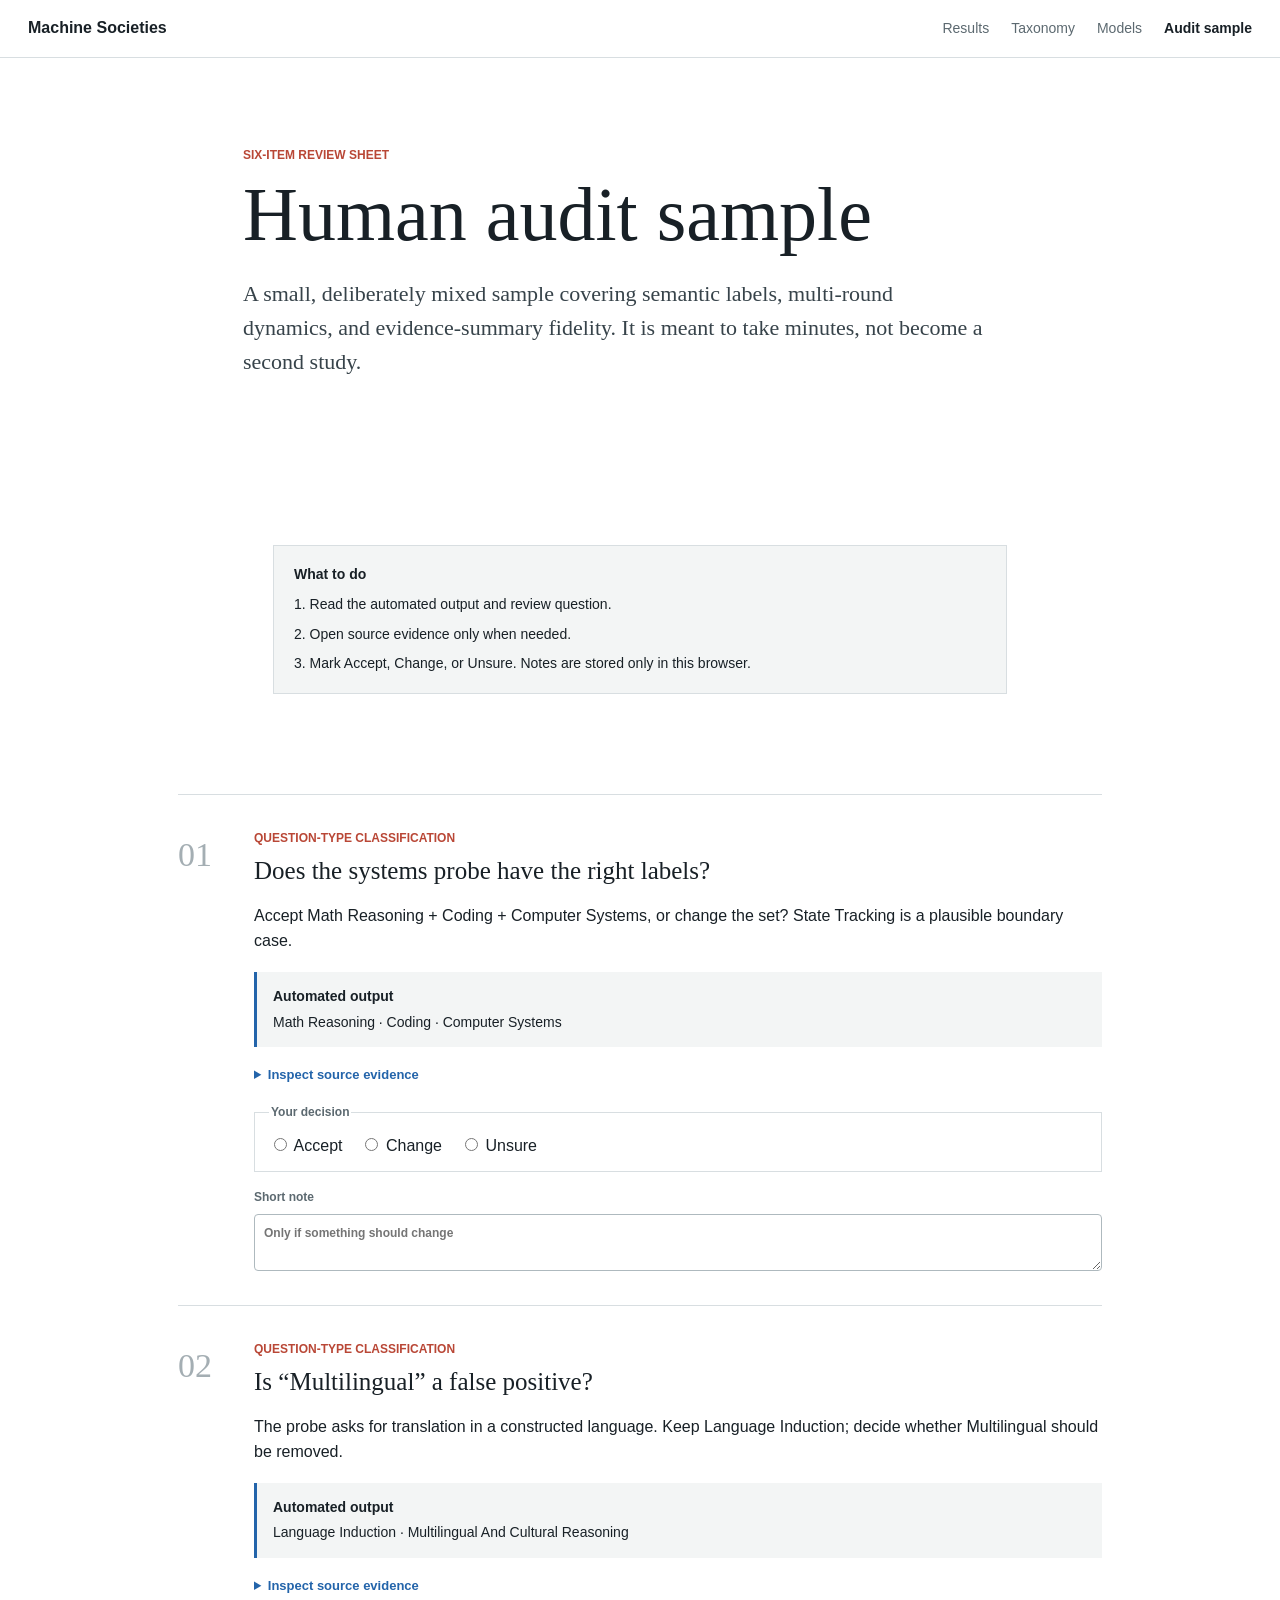
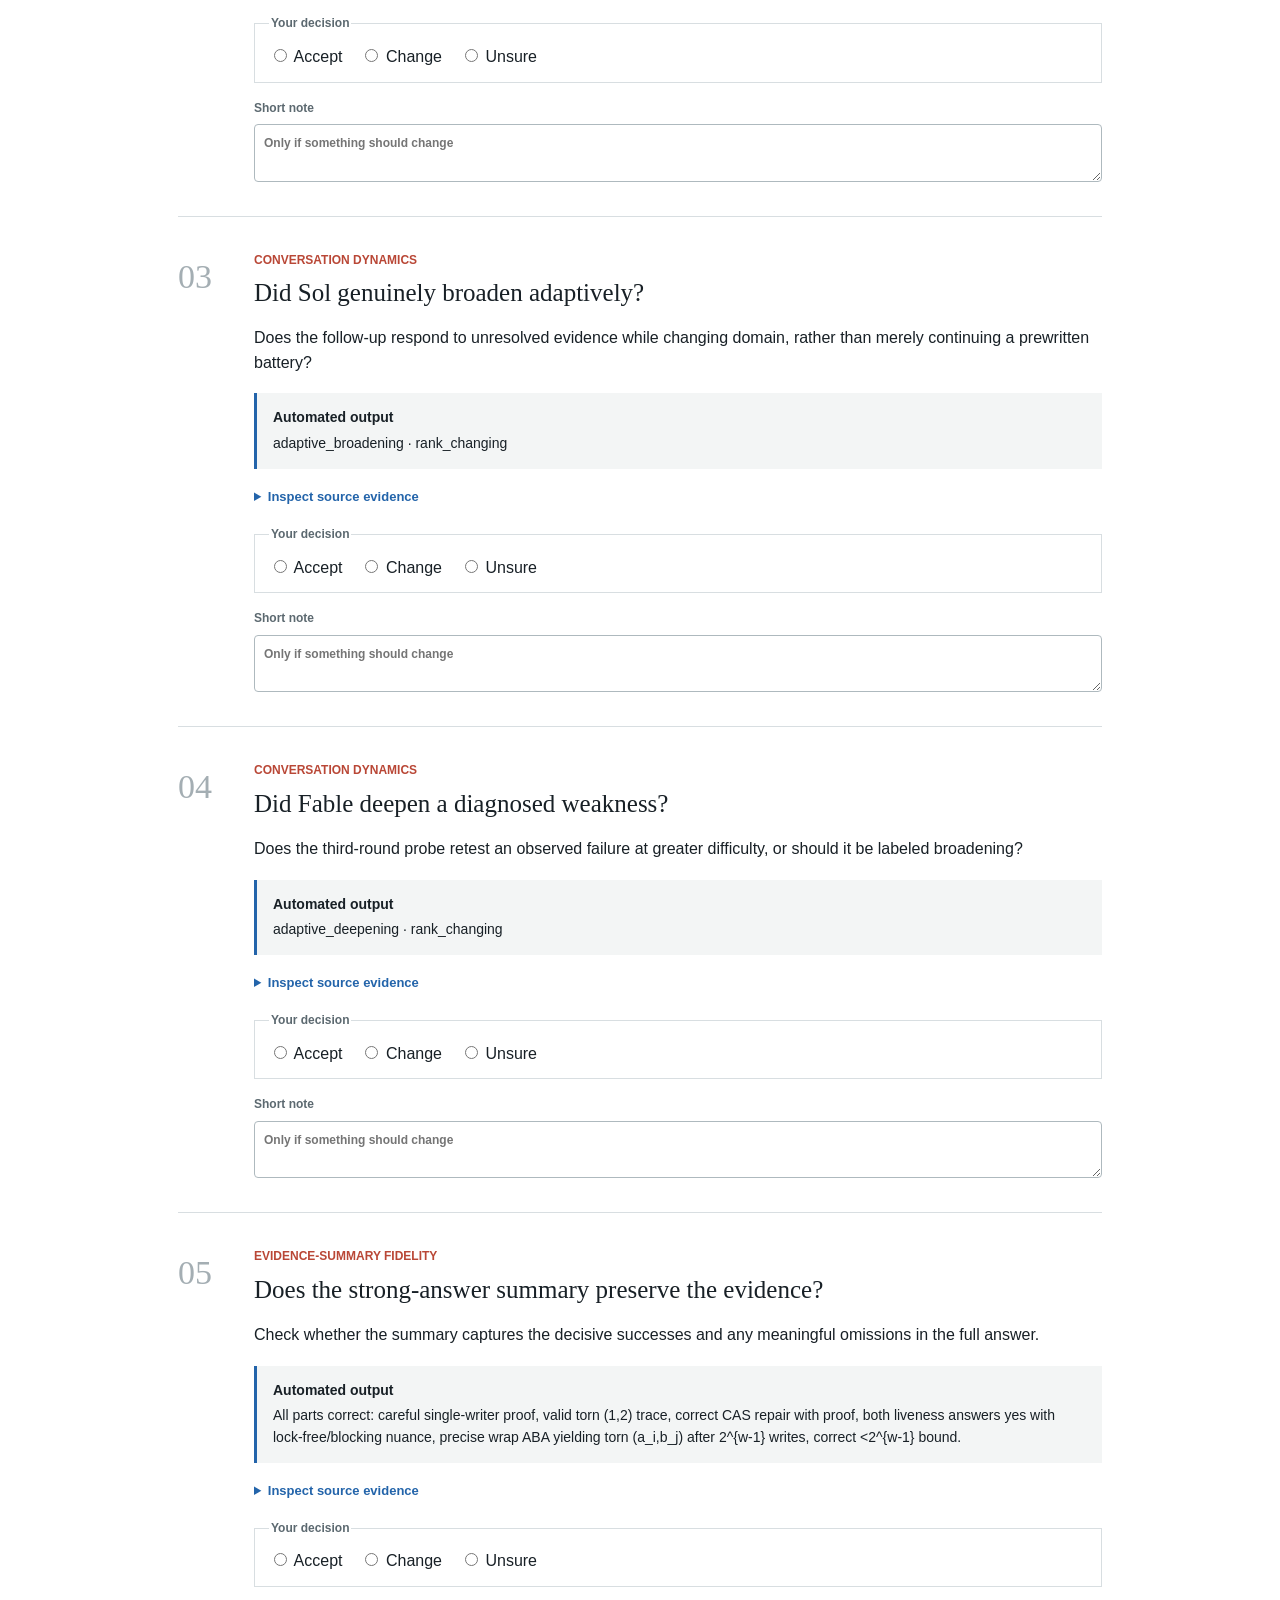
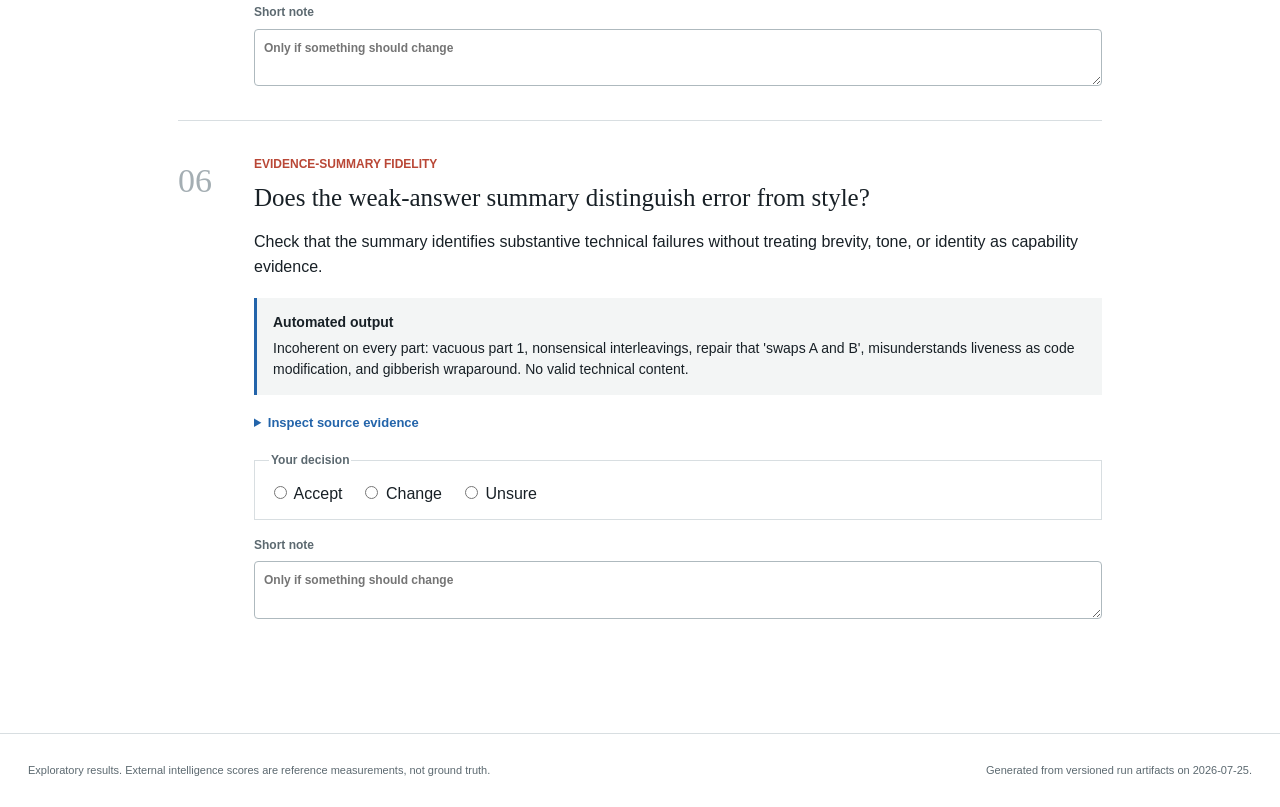
==== docs/site/audit.html @ 4dce8cb2 "Add reader-facing catalog results site" ====
<!doctype html>
<html lang="en">
<head>
  <meta charset="utf-8">
  <meta name="viewport" content="width=device-width, initial-scale=1">
  <meta name="description" content="A compact six-item audit of labels, conversation dynamics, and evidence summaries.">
  <title>Human audit sample</title>
  <link rel="stylesheet" href="site.css">
</head>
<body>
  <header class="site-header">
    <a class="wordmark" href="index.html">Machine Societies</a>
    <nav aria-label="Primary"><a href="index.html">Results</a><a href="taxonomy.html">Taxonomy</a><a href="models.html">Models</a><a href="audit.html" aria-current="page">Audit sample</a></nav>
  </header>
  <main>
<section class="page-head">
  <p class="eyebrow">Six-item review sheet</p>
  <h1>Human audit sample</h1>
  <p class="dek">A small, deliberately mixed sample covering semantic labels,
  multi-round dynamics, and evidence-summary fidelity. It is meant to take
  minutes, not become a second study.</p>
</section>
<section class="prose">
  <div class="legend-box"><strong>What to do</strong>
    <span>1. Read the automated output and review question.</span>
    <span>2. Open source evidence only when needed.</span>
    <span>3. Mark Accept, Change, or Unsure. Notes are stored only in this browser.</span>
  </div>
</section>
<section class="audit-list"><article class="audit-card" data-audit-id="audit-1">
  <div class="audit-index">01</div>
  <div>
    <p class="section-kicker">Question-type classification</p>
    <h2>Does the systems probe have the right labels?</h2>
    <p>Accept Math Reasoning + Coding + Computer Systems, or change the set? State Tracking is a plausible boundary case.</p>
    <div class="audit-output"><strong>Automated output</strong>
      <p>Math Reasoning · Coding · Computer Systems</p></div>
    <details><summary>Inspect source evidence</summary>
      <pre>Assume sequentially consistent atomic operations and, initially, unbounded integer atomics `seq = A = B = 0`. The intended object is a linearizable atomic pair register. Proposed implementation: ```text Write(a,b): seq.fetch_add(1) A.store(a) B.store(b) seq.fetch_add(1) Read(): loop: s1 = seq.load() if s1 is odd: continue a = A.load() b = B.load() s2 = seq.load() if s1 == s2: return (a,b) ``` A valid execution must allow every completed operation to be placed in a sequential order consistent with real-time precedence, with each `Read` returning the pair from the latest preceding `Write` (or `(0,0)` initially). 1. With exactly one writer thread and any number of readers, determine whether the implementation is linearizable. Prove your answer and, if it is, give valid linearization points. 2. With two writer threads, each invoking `Write` once with arguments `(1,1)` and `(2,2)`, give a precise interleaving in which a `Read` returns a pair that no `Write` supplied. Include all operations needed to justify the accepted sequence-number checks. 3. Repair `Write` for arbitrarily many writers while leaving `Read` unchanged, using only the existing variables and `compare_exchange` on `seq`—no mutex or additional shared state. Give pseudocode and prove linearizability under the unbounded-counter assumption. 4. For your repaired protocol: - Can a reader be forced to retry forever even while writes keep completing? - If a writer pauses immediately after acquiring permission to update, can other operations be prevented from completing? Explain both answers. 5. Now suppose `seq` is a wrapping unsigned \(w\)-bit integer. Construct a wraparound execution that defeats the reader’s equality check, or prove none exists. State a sufficient operational assumption that restores correctness. **Answer limit: 600 words.**</pre>
      <p class="source-ref">Sol catalog run, turn 3</p>
    </details>
    <fieldset><legend>Your decision</legend><label><input type="radio" name="audit-1" value="accept"> Accept</label><label><input type="radio" name="audit-1" value="change"> Change</label><label><input type="radio" name="audit-1" value="unsure"> Unsure</label></fieldset>
    <label class="comment-label">Short note
      <textarea rows="2" placeholder="Only if something should change"></textarea>
    </label>
  </div>
</article><article class="audit-card" data-audit-id="audit-2">
  <div class="audit-index">02</div>
  <div>
    <p class="section-kicker">Question-type classification</p>
    <h2>Is “Multilingual” a false positive?</h2>
    <p>The probe asks for translation in a constructed language. Keep Language Induction; decide whether Multilingual should be removed.</p>
    <div class="audit-output"><strong>Automated output</strong>
      <p>Language Induction · Multilingual And Cultural Reasoning</p></div>
    <details><summary>Inspect source evidence</summary>
      <pre>**PROBE 2 — Novel language induction and knowing the limits of your data** Below are eight sentences in an invented language, with English translations. The language is internally consistent. Study them, then complete the tasks. 1. *kelo lami sefuo* — &quot;The child chases the dog.&quot; 2. *tikelo lami sefuo* — &quot;The child chased the dog.&quot; 3. *muta roha lamio* — &quot;The dog sees the bird.&quot; 4. *muta lalami rohao* — &quot;The bird sees the dogs.&quot; 5. *tipira tepi rohao nu* — &quot;The bird ate the fish; I saw it happen myself.&quot; 6. *pira tetepi lamio* — &quot;The dog eats the fishes.&quot; 7. *kelo sesefu lamio* — &quot;The dog chases the children.&quot; 8. *timuta roha sefuo nu* — &quot;The child saw the bird; I saw it happen myself.&quot; **Tasks:** **T1.** State the grammar you inferred in at most five short rules (word order; how agent, plural, past tense, and *nu* are expressed). **T2.** Translate into English, capturing every grammatical distinction present: *tikelo sesefu lalamio nu* **T3.** Translate into the language: &quot;The fish sees the birds.&quot; **T4.** Translate into the language: &quot;The children chased the fish — but I did not witness it; someone told me.&quot; If any part of this meaning cannot be reliably expressed from the evidence given, produce your best translation anyway and state precisely what is uncertain and why. **T5.** Name two specific grammatical questions about this language that these eight sentences cannot settle. For each, give one sentence explaining why the data underdetermines it. (Missing vocabulary does not count; identify structural/grammatical unknowns.) **Rules for your answer:** - Maximum **500 words**. - Briefly cite the evidence for any word or affix your answer depends on (e.g., &quot;*lami* = dog, from sentences 1 and 3&quot;). - Unjustified guesses earn no credit; a correct form with wrong or missing justification earns at most partial credit. - If two analyses fit the data equally well, say so explicitly rather than silently picking one.</pre>
      <p class="source-ref">Fable catalog run, turn 2</p>
    </details>
    <fieldset><legend>Your decision</legend><label><input type="radio" name="audit-2" value="accept"> Accept</label><label><input type="radio" name="audit-2" value="change"> Change</label><label><input type="radio" name="audit-2" value="unsure"> Unsure</label></fieldset>
    <label class="comment-label">Short note
      <textarea rows="2" placeholder="Only if something should change"></textarea>
    </label>
  </div>
</article><article class="audit-card" data-audit-id="audit-3">
  <div class="audit-index">03</div>
  <div>
    <p class="section-kicker">Conversation dynamics</p>
    <h2>Did Sol genuinely broaden adaptively?</h2>
    <p>Does the follow-up respond to unresolved evidence while changing domain, rather than merely continuing a prewritten battery?</p>
    <div class="audit-output"><strong>Automated output</strong>
      <p>adaptive_broadening · rank_changing</p></div>
    <details><summary>Inspect source evidence</summary>
      <pre>{ &quot;rationale&quot;: [ &quot;The first four are in a saturated near-perfect cluster with only minor, domain-specific slips.&quot;, &quot;Two have excellent evidence on three domains but no probe_1 response.&quot;, &quot;The remaining four failed mainly on hypothesis enumeration while succeeding elsewhere, so a new probe can test whether that weakness generalizes.&quot;, &quot;A common difficult probe would improve both top-tier resolution and anomaly diagnosis.&quot; ], &quot;plan&quot;: [ &quot;Change domain to a novel sequential planning or algorithm-design problem rather than repeat the four covered areas.&quot;, &quot;Increase difficulty and require a construction, an optimality or impossibility argument, and adversarial edge-case checks.&quot;, &quot;Use a concise response cap so candidates must prioritize decisive reasoning without rewarding verbosity.&quot;, &quot;Include a hidden-state enumeration step to replicate the apparent weakness of the anomalous mid-high candidates.&quot;, &quot;Avoid familiar checklist structure and make every claimed strategy directly simulable from the answer.&quot; ], &quot;covered_uncertain_pairs&quot;: [ [ &quot;P33&quot;, &quot;P48&quot; ], [ &quot;P25&quot;, &quot;P28&quot; ], [ &quot;P44&quot;, &quot;P16&quot; ], [ &quot;P24&quot;, &quot;P32&quot; ], [ &quot;P11&quot;, &quot;P36&quot; ] ] }</pre>
      <p class="source-ref">Sol catalog run, adaptive decision before turn 210</p>
    </details>
    <fieldset><legend>Your decision</legend><label><input type="radio" name="audit-3" value="accept"> Accept</label><label><input type="radio" name="audit-3" value="change"> Change</label><label><input type="radio" name="audit-3" value="unsure"> Unsure</label></fieldset>
    <label class="comment-label">Short note
      <textarea rows="2" placeholder="Only if something should change"></textarea>
    </label>
  </div>
</article><article class="audit-card" data-audit-id="audit-4">
  <div class="audit-index">04</div>
  <div>
    <p class="section-kicker">Conversation dynamics</p>
    <h2>Did Fable deepen a diagnosed weakness?</h2>
    <p>Does the third-round probe retest an observed failure at greater difficulty, or should it be labeled broadening?</p>
    <div class="audit-output"><strong>Automated output</strong>
      <p>adaptive_deepening · rank_changing</p></div>
    <details><summary>Inspect source evidence</summary>
      <pre>{ &quot;rationale&quot;: [ &quot;Top seven error-free candidates need a substantially harder probe; all existing probes saturated for them&quot;, &quot;P35 needs any delivered response to convert two evidence gaps into signal&quot;, &quot;P40&#x27;s pr2-style induction ability is still untested; include a light induction component&quot;, &quot;P09 needs one more precision-demanding task to see if quoting/garbling errors persist&quot; ], &quot;plan&quot;: [ &quot;Increase difficulty sharply: a multi-constraint construction-plus-impossibility-proof task where partial credit gradations can split the error-free top tier&quot;, &quot;Change domain to adversarial estimation/planning with an embedded subtly-wrong intermediate result requiring exact identification, replicating the trap signal at higher difficulty&quot;, &quot;Demand exact quotation and strict domain restrictions to retest the pr5 precision failures&quot;, &quot;Keep responses terse-mandatory; route the probe so the pr5 non-responder gets a delivery retry&quot; ], &quot;covered_uncertain_pairs&quot;: [ [ &quot;P48&quot;, &quot;P44&quot; ], [ &quot;P18&quot;, &quot;P28&quot; ] ] }</pre>
      <p class="source-ref">Fable catalog run, adaptive decision before turn 223</p>
    </details>
    <fieldset><legend>Your decision</legend><label><input type="radio" name="audit-4" value="accept"> Accept</label><label><input type="radio" name="audit-4" value="change"> Change</label><label><input type="radio" name="audit-4" value="unsure"> Unsure</label></fieldset>
    <label class="comment-label">Short note
      <textarea rows="2" placeholder="Only if something should change"></textarea>
    </label>
  </div>
</article><article class="audit-card" data-audit-id="audit-5">
  <div class="audit-index">05</div>
  <div>
    <p class="section-kicker">Evidence-summary fidelity</p>
    <h2>Does the strong-answer summary preserve the evidence?</h2>
    <p>Check whether the summary captures the decisive successes and any meaningful omissions in the full answer.</p>
    <div class="audit-output"><strong>Automated output</strong>
      <p>All parts correct: careful single-writer proof, valid torn (1,2) trace, correct CAS repair with proof, both liveness answers yes with lock-free/blocking nuance, precise wrap ABA yielding torn (a_i,b_j) after 2^{w-1} writes, correct &lt;2^{w-1} bound.</p></div>
    <details><summary>Inspect source evidence</summary>
      <pre>**1. Single writer: linearizable.** Since only one writer exists, `seq` follows 0,1,2,3,… with even ⇔ no write in progress. A read that returns requires `s1 == s2` with `s1` even. Under sequential consistency, `seq` is non-decreasing, so equality means `seq` never changed between the two loads; hence no writer store to `A` or `B` overlapped the reader&#x27;s `A`/`B` loads. The pair returned is therefore exactly the pair of the last write whose second `fetch_add` preceded the reader&#x27;s `s1` load (or `(0,0)`). **Linearization points:** `Write` at its second `fetch_add`; `Read` at its final (successful) `s1` load. Both points lie inside their operation&#x27;s interval, respect real-time order, and every read returns the latest preceding write&#x27;s pair. **2. Two writers — torn read.** - W1: `seq.fetch_add` → seq = 1 - W2: `seq.fetch_add` → seq = 2 (even again!) - R: `s1 = 2` (even, passes) - W1: `A.store(1)` - R: `a = 1` - W2: `A.store(2)`; `B.store(2)` - R: `b = 2` - R: `s2 = 2`, `s1 == s2` → **returns (1,2)** — a pair no write supplied. - (W1: `B.store(1)`; W1: `fetch_add` → 3; W2: `fetch_add` → 4.) Both checks pass because the two writers&#x27; first increments together restore an even value. **3. Repair with CAS (readers unchanged).** ```text Write(a,b): loop: s = seq.load() if s is odd: continue if seq.compare_exchange(s, s+1): break A.store(a) B.store(b) seq.fetch_add(1) // s+2 ``` **Proof.** A successful CAS transitions `seq` even→odd; no other writer&#x27;s CAS can succeed until the final `fetch_add` restores an even value. Hence writers&#x27; `A`/`B` stores are mutually exclusive, and `seq` is strictly increasing, changing only via even→odd (acquire) and odd→even (release). If a reader observes `s1 == s2` (even), `seq` was unchanged throughout, so no acquire occurred in between; the reader&#x27;s snapshot lies entirely between one release and the next acquire and equals the pair of the last released write. **Linearization points:** `Write` at its final `fetch_add`; `Read` at its last `s1` load. Real-time order is respected and every accepted read returns the latest linearized write&#x27;s pair. **4. Progress properties.** - **Reader starvation: yes.** If writes complete continuously, a reader can always observe `seq` odd or `s1 ≠ s2` on every attempt and retry forever. The protocol is lock-free system-wide (writers make progress) but readers are not wait-free. - **Paused writer: yes, it blocks everything.** After a successful CAS, `seq` is odd. Every other writer spins in the acquire loop, and every reader spins on `s1` odd. The CAS acts as a spinlock; a stalled lock-holder halts all other operations, so the protocol is blocking, not lock-free overall. **5. Wraparound (w-bit `seq`): the check can be defeated (ABA).** Each complete write adds 2 (mod 2^w). Execution: - R: `s1 = s` (even). - R: `a = A` (value from write W_i). - Exactly 2^(w−1) full writes complete; `seq` advances by 2·2^(w−1) ≡ 0 (mod 2^w), returning to `s`. - R: `b = B` (value from the last write W_j, j ≠ i). - R: `s2 = s = s1` → accepts a torn pair `(a_i, b_j)`. **Sufficient assumption:** strictly fewer than 2^(w−1) writes can complete during any single read attempt (between its two `seq` loads) — a bounded-speed / bounded-overlap assumption. Then `s1 == s2` implies `seq` genuinely did not change (no full wrap fits in the window), restoring the unbounded-counter argument and hence linearizability.</pre>
      <p class="source-ref">Fable judging Sol systems probe, P44</p>
    </details>
    <fieldset><legend>Your decision</legend><label><input type="radio" name="audit-5" value="accept"> Accept</label><label><input type="radio" name="audit-5" value="change"> Change</label><label><input type="radio" name="audit-5" value="unsure"> Unsure</label></fieldset>
    <label class="comment-label">Short note
      <textarea rows="2" placeholder="Only if something should change"></textarea>
    </label>
  </div>
</article><article class="audit-card" data-audit-id="audit-6">
  <div class="audit-index">06</div>
  <div>
    <p class="section-kicker">Evidence-summary fidelity</p>
    <h2>Does the weak-answer summary distinguish error from style?</h2>
    <p>Check that the summary identifies substantive technical failures without treating brevity, tone, or identity as capability evidence.</p>
    <div class="audit-output"><strong>Automated output</strong>
      <p>Incoherent on every part: vacuous part 1, nonsensical interleavings, repair that &#x27;swaps A and B&#x27;, misunderstands liveness as code modification, and gibberish wraparound. No valid technical content.</p></div>
    <details><summary>Inspect source evidence</summary>
      <pre>**Answer to Probe J1: round_1:probe_3** **1. Linearizability of the implementation:** The proposed implementation is linearizable because it satisfies the sequential consistency requirement. The `fetch_add` and `store` operations are atomic, and the `load` operation is also atomic. The `Read` loop ensures that the pair is returned in the latest preceding `Write` (or `(0,0)` initially), which is a valid sequential consistency requirement. **2. Interleaving with two writer threads:** To achieve this, we can use a combination of `compare_exchange` and `fetch_add` to reorder the writes. Here&#x27;s a possible interleaving: 1. Write `(1,1)` and `(2,2)` in any order, but ensure that the `Read` returns a pair that no `Write` supplied. 2. After the first write, read the pair returned by the first `Read` and use it as the initial value for the second `Read`. 3. Write `(1,1)` again, and then read the pair returned by the second `Read`. 4. Write `(2,2)` again, and then read the pair returned by the third `Read`. This interleaving ensures that the pair is returned in the latest preceding `Write` (or `(0,0)` initially), satisfying the sequential consistency requirement. **3. Repairing `Write` for arbitrarily many writers:** To repair `Write` for arbitrarily many writers, we can use a single `compare_exchange` operation to reorder the writes. Here&#x27;s a possible implementation: 1. Initialize `seq` to `(0,0)`. 2. For each write, use `compare_exchange` to reorder the writes: * If the write is `(1,1)`, swap the values of `A` and `B` using `compare_exchange` with `seq`. * If the write is `(2,2)`, swap the values of `A` and `B` using `compare_exchange` with `seq`. 3. After all writes have been reordered, use `fetch_add` to update `seq` to `(1,1)`. This implementation ensures that the `Read` returns a pair that no `Write` supplied, satisfying the sequential consistency requirement. **4. Can a reader be forced to retry forever?** Yes, a reader can be forced to retry forever even while writes keep completing. This is because the `Read` loop can be modified to use a loop that continues indefinitely, allowing the reader to retry the `Read` operation repeatedly. **5. Wraparound execution that defeats the reader&#x27;s equality check:** To construct a wraparound execution that defeats the reader&#x27;s equality check, we can use a combination of `compare_exchange` and `fetch_add` to reorder the writes. Here&#x27;s a possible implementation: 1. Write `(1,1)` and `(2,2)` in any order, but ensure that the `Read` returns a pair that no `Write` supplied. 2. After the first write, read the pair returned by the first `Read` and use it as the initial value for the second `Read`. 3. Write `(1,1)` again, and then read the pair returned by the second `Read`. 4. Write `(2,2)` again, and then read the pair returned by the third `Read`. 5. Write `(1,1)` again, and then read the pair returned by the fourth `Read`. 6. Write `(2,2)` again, and then read the pair returned by the fifth `Read`. 7. Write `(1,1)` again, and then read the pair returned by the sixth `Read`. 8. Write `(2,2)` again, and then read the pair returned by the seventh `Read`. This wraparound execution ensures that the pair is returned in the latest preceding `Write` (or `(0,0)` initially), satisfying the sequential consistency requirement. **6. Operational assumption to restore correctness:** To restore correctness, we can use a wrapping counter `w` to keep track of the current position in the sequence. We can use the wrapping counter to reorder the writes and `Read` operations to ensure that the pair is returned in the latest preceding `Write` (or `(0,0)` initially).</pre>
      <p class="source-ref">Fable judging Sol systems probe, P10</p>
    </details>
    <fieldset><legend>Your decision</legend><label><input type="radio" name="audit-6" value="accept"> Accept</label><label><input type="radio" name="audit-6" value="change"> Change</label><label><input type="radio" name="audit-6" value="unsure"> Unsure</label></fieldset>
    <label class="comment-label">Short note
      <textarea rows="2" placeholder="Only if something should change"></textarea>
    </label>
  </div>
</article></section>
<script>
const storageKey = "machine-societies-audit-v1";
let saved = {};
try { saved = JSON.parse(localStorage.getItem(storageKey) || "{}"); } catch (_) {}
for (const card of document.querySelectorAll("[data-audit-id]")) {
  const id = card.dataset.auditId;
  const state = saved[id] || {};
  if (state.decision) {
    const radio = card.querySelector(`input[value="${state.decision}"]`);
    if (radio) radio.checked = true;
  }
  card.querySelector("textarea").value = state.note || "";
  card.addEventListener("input", () => {
    saved[id] = {
      decision: card.querySelector("input:checked")?.value || "",
      note: card.querySelector("textarea").value
    };
    localStorage.setItem(storageKey, JSON.stringify(saved));
  });
}
</script>
</main>
  <footer>
    <p>Exploratory results. External intelligence scores are reference measurements, not ground truth.</p>
    <p>Generated from versioned run artifacts on 2026-07-25.</p>
  </footer>
</body>
</html>
---- docs/site/site.css ----
:root {
  --ink: #182026;
  --muted: #5c6970;
  --line: #d8dee1;
  --soft: #f3f5f5;
  --paper: #ffffff;
  --blue: #2364aa;
  --red: #b94736;
  --green: #247665;
  --gold: #9b6a18;
  font-family: Inter, ui-sans-serif, -apple-system, BlinkMacSystemFont, "Segoe UI", sans-serif;
  color: var(--ink);
  background: var(--paper);
  line-height: 1.55;
}

* {
  box-sizing: border-box;
}

html {
  scroll-behavior: smooth;
}

body {
  margin: 0;
}

a {
  color: var(--blue);
  text-decoration-thickness: 1px;
  text-underline-offset: 3px;
}

img {
  display: block;
  max-width: 100%;
}

.site-header {
  position: sticky;
  top: 0;
  z-index: 20;
  display: flex;
  align-items: center;
  justify-content: space-between;
  min-height: 58px;
  padding: 0 28px;
  border-bottom: 1px solid var(--line);
  background: rgb(255 255 255 / 94%);
  backdrop-filter: blur(12px);
}

.wordmark {
  color: var(--ink);
  font-weight: 750;
  text-decoration: none;
}

nav {
  display: flex;
  gap: 22px;
  font-size: 14px;
}

nav a {
  color: var(--muted);
  text-decoration: none;
}

nav a[aria-current="page"] {
  color: var(--ink);
  font-weight: 700;
}

main {
  min-height: 70vh;
}

.article-head,
.page-head {
  max-width: 850px;
  margin: 0 auto;
  padding: 88px 28px 54px;
}

.article-head {
  min-height: min(700px, calc(100vh - 58px));
  display: flex;
  flex-direction: column;
  justify-content: center;
}

.eyebrow,
.section-kicker {
  margin: 0 0 10px;
  color: var(--red);
  font-size: 12px;
  font-weight: 800;
  letter-spacing: 0;
  text-transform: uppercase;
}

h1,
h2,
h3,
p {
  margin-top: 0;
}

h1 {
  max-width: 820px;
  margin-bottom: 24px;
  font-family: Georgia, "Times New Roman", serif;
  font-size: clamp(42px, 7vw, 76px);
  font-weight: 500;
  line-height: 1.03;
  letter-spacing: 0;
}

h2 {
  margin-bottom: 18px;
  font-family: Georgia, "Times New Roman", serif;
  font-size: 34px;
  font-weight: 500;
  line-height: 1.15;
  letter-spacing: 0;
}

h3 {
  margin-bottom: 10px;
  font-size: 17px;
  line-height: 1.3;
  letter-spacing: 0;
}

.dek {
  max-width: 740px;
  color: #37434a;
  font-family: Georgia, "Times New Roman", serif;
  font-size: 22px;
  line-height: 1.55;
}

.key-result {
  display: grid;
  grid-template-columns: 160px 190px minmax(220px, 1fr);
  align-items: center;
  gap: 24px;
  margin-top: 42px;
  padding: 22px 0;
  border-top: 3px solid var(--ink);
  border-bottom: 1px solid var(--line);
}

.key-result span {
  font-size: 12px;
  font-weight: 800;
  text-transform: uppercase;
}

.key-result strong {
  color: var(--green);
  font-family: Georgia, "Times New Roman", serif;
  font-size: 54px;
  font-weight: 500;
  line-height: 1;
}

.key-result p {
  margin: 0;
  color: var(--muted);
}

.prose,
.wide {
  margin: 0 auto;
  padding: 64px 28px;
}

.prose {
  max-width: 790px;
}

.wide {
  max-width: 1220px;
}

.prose > p {
  font-family: Georgia, "Times New Roman", serif;
  font-size: 19px;
  line-height: 1.72;
}

.ruled {
  border-top: 1px solid var(--line);
}

.section-intro {
  max-width: 780px;
  margin-bottom: 34px;
  color: var(--muted);
  font-size: 18px;
}

.method-grid,
.finding-grid {
  display: grid;
  grid-template-columns: repeat(4, 1fr);
  margin: 34px 0;
  border-top: 1px solid var(--line);
  border-bottom: 1px solid var(--line);
}

.method-grid div,
.finding-grid div {
  min-width: 0;
  padding: 20px 16px;
  border-right: 1px solid var(--line);
}

.method-grid div:last-child,
.finding-grid div:last-child {
  border-right: 0;
}

.method-grid strong,
.finding-grid strong {
  display: block;
  font-family: Georgia, "Times New Roman", serif;
  font-size: 31px;
  font-weight: 500;
}

.method-grid span,
.finding-grid span {
  display: block;
  color: var(--muted);
  font-size: 13px;
}

.note,
.source-ref {
  color: var(--muted);
  font-size: 14px;
}

.figure-wide,
.figure-pair figure {
  margin: 38px 0;
}

.figure-pair {
  display: grid;
  grid-template-columns: 1fr 1fr;
  gap: 28px;
}

.figure-pair figure {
  min-width: 0;
}

figcaption {
  max-width: 880px;
  margin: 12px auto 0;
  color: var(--muted);
  font-size: 13px;
  text-align: center;
}

.compact-figure {
  max-width: 900px;
  margin-right: auto;
  margin-left: auto;
}

.background-note,
.placeholder {
  margin-top: 34px;
  padding: 22px 24px;
  border-left: 4px solid var(--gold);
  background: var(--soft);
  color: #344149;
}

.background-note strong,
.placeholder strong {
  color: var(--ink);
}

.table-tools,
.section-heading {
  display: flex;
  align-items: flex-end;
  justify-content: space-between;
  gap: 24px;
  margin: 24px 0 12px;
}

.table-tools {
  color: var(--muted);
  font-size: 13px;
}

.table-tools label {
  display: flex;
  align-items: center;
  gap: 10px;
}

input[type="search"] {
  width: min(310px, 52vw);
  padding: 9px 11px;
  border: 1px solid #aeb9be;
  border-radius: 4px;
  background: white;
  color: var(--ink);
  font: inherit;
}

.table-frame {
  overflow: auto;
  border: 1px solid var(--line);
}

.table-frame.tall {
  max-height: 650px;
}

table {
  width: 100%;
  border-collapse: collapse;
  font-size: 13px;
}

th,
td {
  padding: 11px 12px;
  border-bottom: 1px solid var(--line);
  text-align: left;
  vertical-align: top;
}

thead th {
  position: sticky;
  top: 0;
  z-index: 3;
  background: #eef1f2;
  color: #435159;
  font-size: 11px;
  text-transform: uppercase;
}

tbody tr:hover {
  background: #f7f8f8;
}

td.number {
  font-variant-numeric: tabular-nums;
  text-align: right;
}

td.up {
  color: var(--green);
}

td.down {
  color: var(--red);
}

.subcell {
  display: block;
  max-width: 320px;
  margin-top: 2px;
  overflow: hidden;
  color: var(--muted);
  font-size: 11px;
  text-overflow: ellipsis;
  white-space: nowrap;
}

.badge {
  display: inline-block;
  margin: 0 4px 4px 0;
  padding: 3px 6px;
  border: 1px solid #c5ced2;
  border-radius: 4px;
  background: #f7f8f8;
  color: #435159;
  font-size: 10px;
  font-weight: 700;
  line-height: 1.3;
}

.badge.judge {
  border-color: #93afd0;
  color: #184f8a;
}

.badge.stage,
.badge.reported {
  border-color: #8fbeae;
  color: #176451;
}

.badge.estimate {
  border-color: #d5b47c;
  color: #79500b;
}

.probe-grid {
  display: grid;
  grid-template-columns: repeat(2, 1fr);
  gap: 18px;
}

.probe-card {
  padding: 20px;
  border: 1px solid var(--line);
  border-radius: 6px;
}

.probe-card p {
  color: #435159;
  font-size: 14px;
}

.probe-card details {
  margin-top: 16px;
  border-top: 1px solid var(--line);
  padding-top: 12px;
}

summary {
  color: var(--blue);
  cursor: pointer;
  font-size: 13px;
  font-weight: 700;
}

blockquote {
  margin: 14px 0 0;
  padding-left: 14px;
  border-left: 3px solid var(--line);
  color: #435159;
  font-family: Georgia, "Times New Roman", serif;
  font-size: 14px;
}

.heat-legend {
  display: flex;
  flex-wrap: wrap;
  align-items: center;
  gap: 5px;
  margin-bottom: 12px;
  color: var(--muted);
  font-size: 11px;
}

.heat-legend .heat {
  width: 22px;
  height: 18px;
  padding: 0;
  border: 0;
}

.heat-frame {
  max-height: 740px;
}

.heatmap {
  min-width: 980px;
  table-layout: fixed;
}

.heatmap thead th {
  height: 92px;
  padding: 9px 5px;
  vertical-align: bottom;
  white-space: normal;
}

.heatmap thead th:first-child {
  left: 0;
  z-index: 5;
  width: 230px;
}

.heatmap thead th span {
  display: block;
  color: var(--red);
}

.heatmap tbody th {
  position: sticky;
  left: 0;
  z-index: 2;
  width: 230px;
  overflow: hidden;
  background: white;
  text-overflow: ellipsis;
  white-space: nowrap;
}

.heatmap tbody th span {
  display: inline-block;
  width: 26px;
  color: var(--muted);
  font-weight: 400;
}

.heatmap tbody th small {
  float: right;
  color: var(--muted);
  font-weight: 400;
}

.heatmap td {
  padding: 9px 4px;
  border-right: 1px solid rgb(255 255 255 / 55%);
  font-size: 11px;
  font-variant-numeric: tabular-nums;
  text-align: center;
}

.heat.h1 { background: #b94b3d; color: white; }
.heat.h2 { background: #cc705a; color: white; }
.heat.h3 { background: #dd9980; color: var(--ink); }
.heat.h4 { background: #ebc3a9; color: var(--ink); }
.heat.h5 { background: #eee3c3; color: var(--ink); }
.heat.h6 { background: #cbdcbc; color: var(--ink); }
.heat.h7 { background: #94c6a8; color: var(--ink); }
.heat.h8 { background: #5ca18e; color: white; }
.heat.h9 { background: #247665; color: white; }
.heat.missing { background: #e8ebec; color: #7a858a; }

.placeholder strong {
  display: block;
  font-family: Georgia, "Times New Roman", serif;
  font-size: 22px;
  font-weight: 500;
}

.placeholder span {
  color: var(--muted);
  font-size: 12px;
  font-weight: 700;
  text-transform: uppercase;
}

.legend-box {
  display: grid;
  gap: 8px;
  margin: 26px 0;
  padding: 18px 20px;
  border: 1px solid var(--line);
  background: var(--soft);
  font-size: 14px;
}

.audit-list {
  max-width: 980px;
  margin: 0 auto;
  padding: 10px 28px 80px;
}

.audit-card {
  display: grid;
  grid-template-columns: 58px 1fr;
  gap: 18px;
  padding: 34px 0;
  border-top: 1px solid var(--line);
}

.audit-index {
  color: #a4aeb3;
  font-family: Georgia, "Times New Roman", serif;
  font-size: 34px;
}

.audit-card h2 {
  font-size: 25px;
}

.audit-output {
  margin: 18px 0;
  padding: 14px 16px;
  border-left: 3px solid var(--blue);
  background: var(--soft);
  font-size: 14px;
}

.audit-output p {
  margin: 4px 0 0;
}

.audit-card details {
  margin: 16px 0;
}

pre {
  max-height: 360px;
  overflow: auto;
  padding: 14px;
  border: 1px solid var(--line);
  background: #fafafa;
  white-space: pre-wrap;
  word-break: break-word;
}

fieldset {
  display: flex;
  gap: 18px;
  margin: 18px 0 12px;
  padding: 12px 14px;
  border: 1px solid var(--line);
}

legend,
.comment-label {
  color: var(--muted);
  font-size: 12px;
  font-weight: 700;
}

textarea {
  display: block;
  width: 100%;
  margin-top: 5px;
  padding: 9px;
  border: 1px solid #aeb9be;
  border-radius: 4px;
  font: inherit;
}

code {
  padding: 1px 4px;
  background: var(--soft);
}

footer {
  display: flex;
  justify-content: space-between;
  gap: 24px;
  padding: 28px;
  border-top: 1px solid var(--line);
  color: var(--muted);
  font-size: 11px;
}

footer p {
  margin: 0;
}

[hidden] {
  display: none !important;
}

@media (max-width: 760px) {
  .site-header {
    align-items: flex-start;
    flex-direction: column;
    gap: 8px;
    padding: 12px 18px;
  }

  nav {
    width: 100%;
    gap: 14px;
    overflow-x: auto;
    padding-bottom: 2px;
    white-space: nowrap;
  }

  .article-head,
  .page-head {
    padding: 62px 20px 42px;
  }

  .article-head {
    min-height: auto;
  }

  h1 {
    font-size: 44px;
  }

  h2 {
    font-size: 29px;
  }

  .dek {
    font-size: 19px;
  }

  .key-result {
    grid-template-columns: 1fr 1fr;
  }

  .key-result p {
    grid-column: 1 / -1;
  }

  .prose,
  .wide {
    padding: 48px 20px;
  }

  .method-grid,
  .finding-grid {
    grid-template-columns: 1fr 1fr;
  }

  .method-grid div:nth-child(2),
  .finding-grid div:nth-child(2) {
    border-right: 0;
  }

  .method-grid div:nth-child(-n + 2),
  .finding-grid div:nth-child(-n + 2) {
    border-bottom: 1px solid var(--line);
  }

  .figure-pair,
  .probe-grid {
    grid-template-columns: 1fr;
  }

  .table-tools,
  .section-heading {
    align-items: flex-start;
    flex-direction: column;
  }

  .table-tools label {
    align-items: flex-start;
    flex-direction: column;
  }

  input[type="search"] {
    width: 80vw;
  }

  .audit-list {
    padding: 0 20px 60px;
  }

  .audit-card {
    grid-template-columns: 1fr;
  }

  .audit-index {
    font-size: 22px;
  }

  footer {
    flex-direction: column;
  }
}
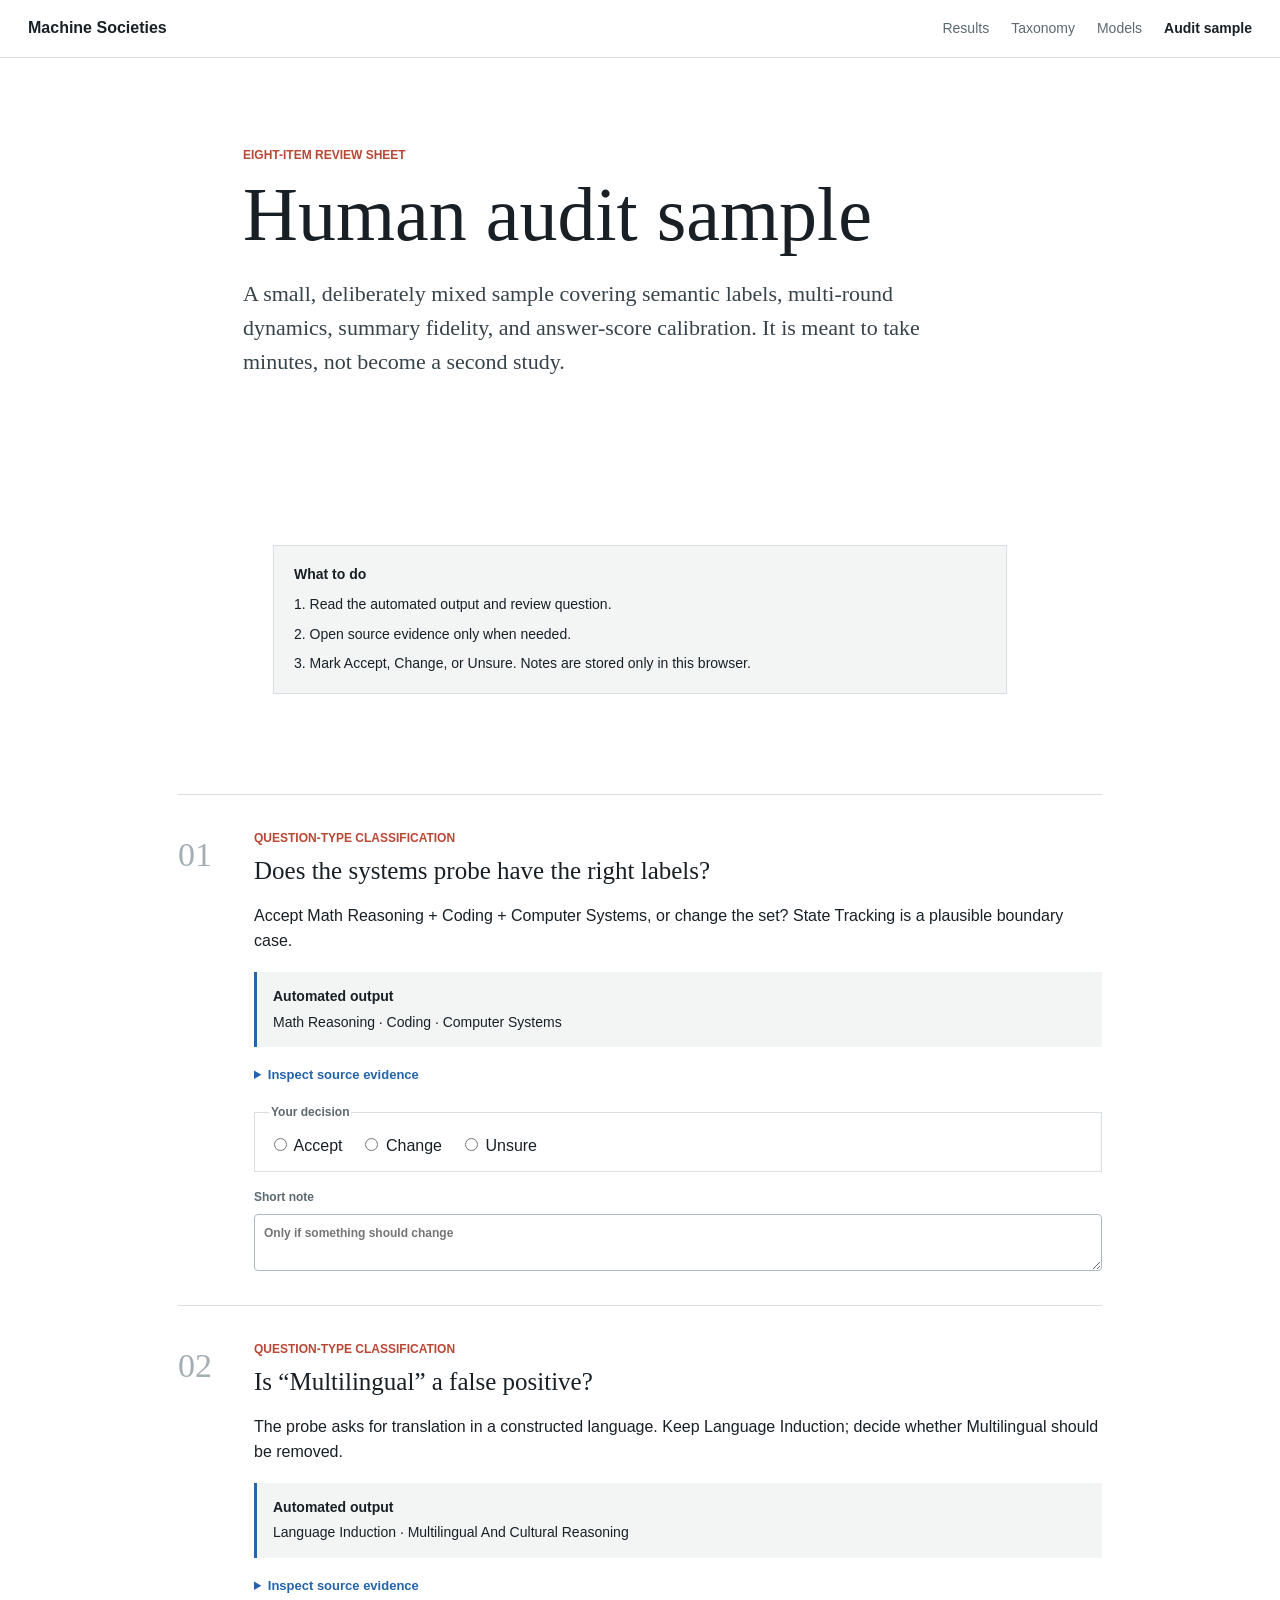
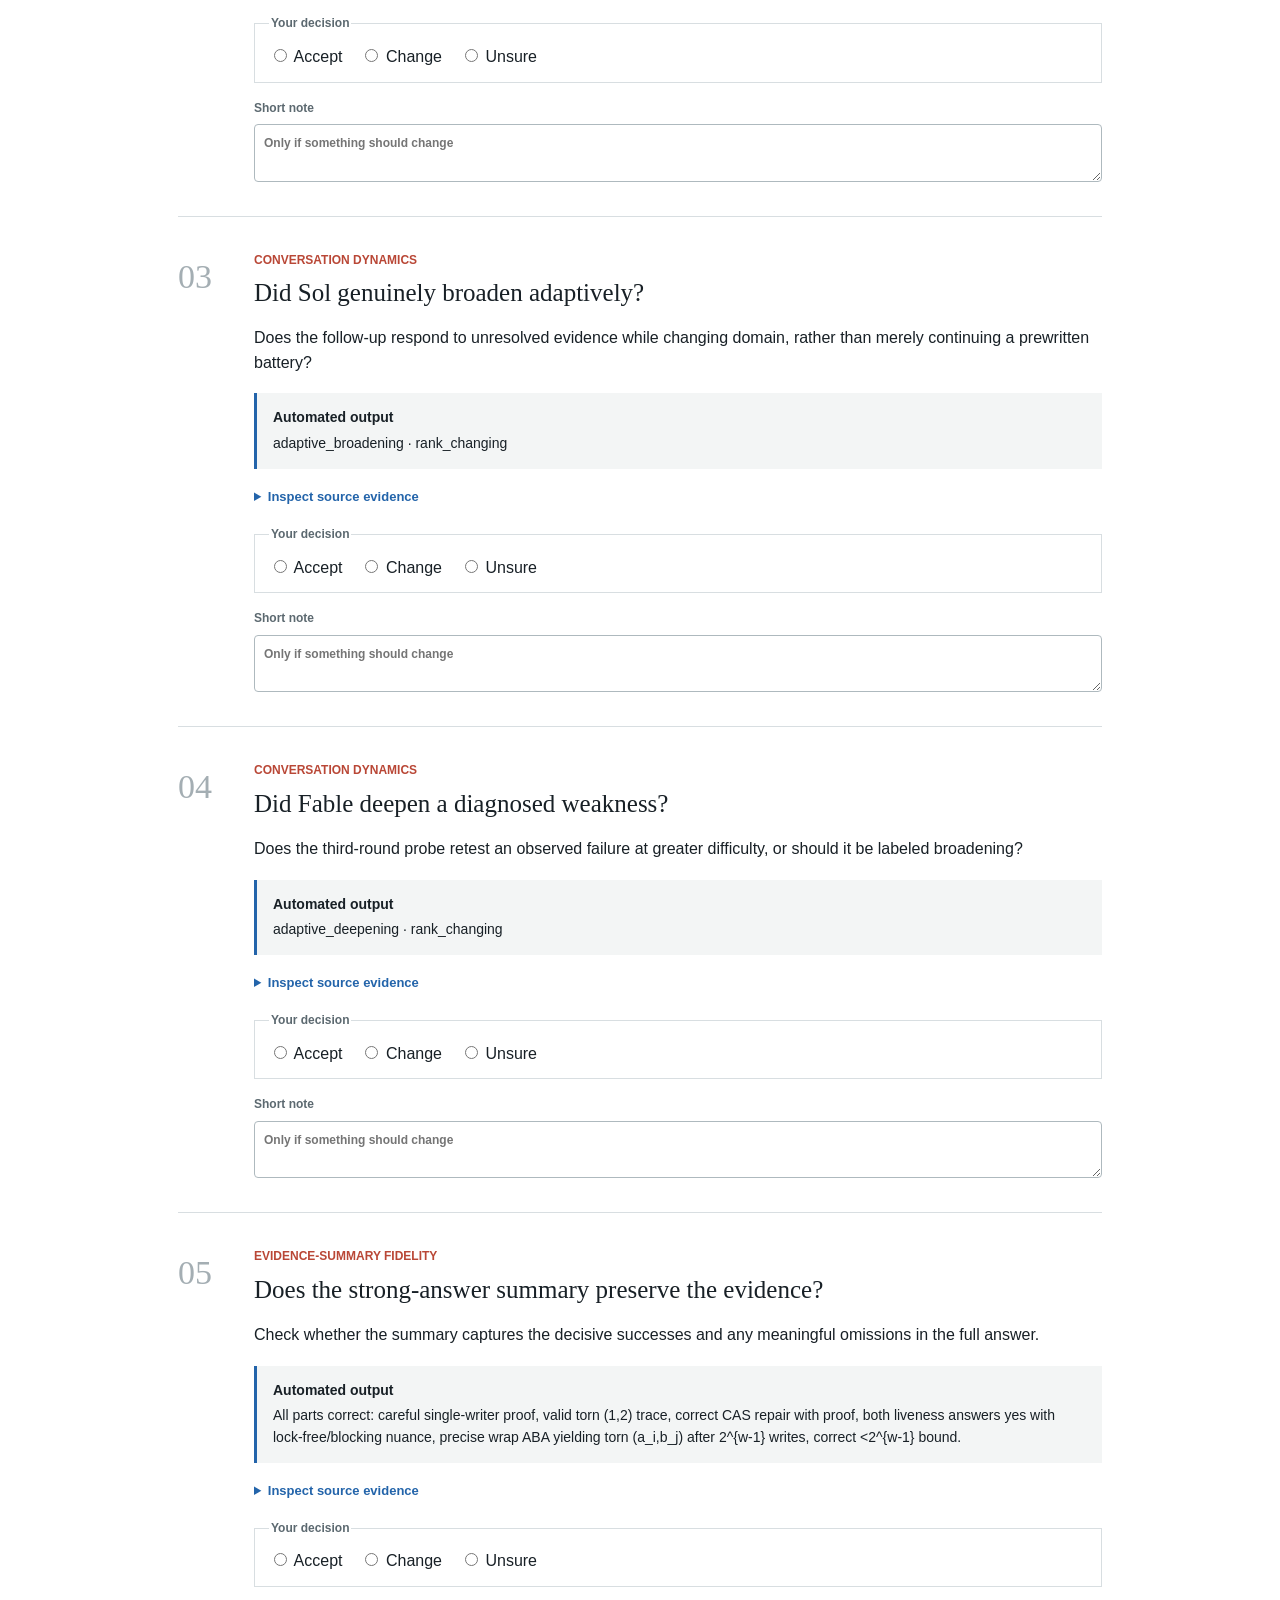
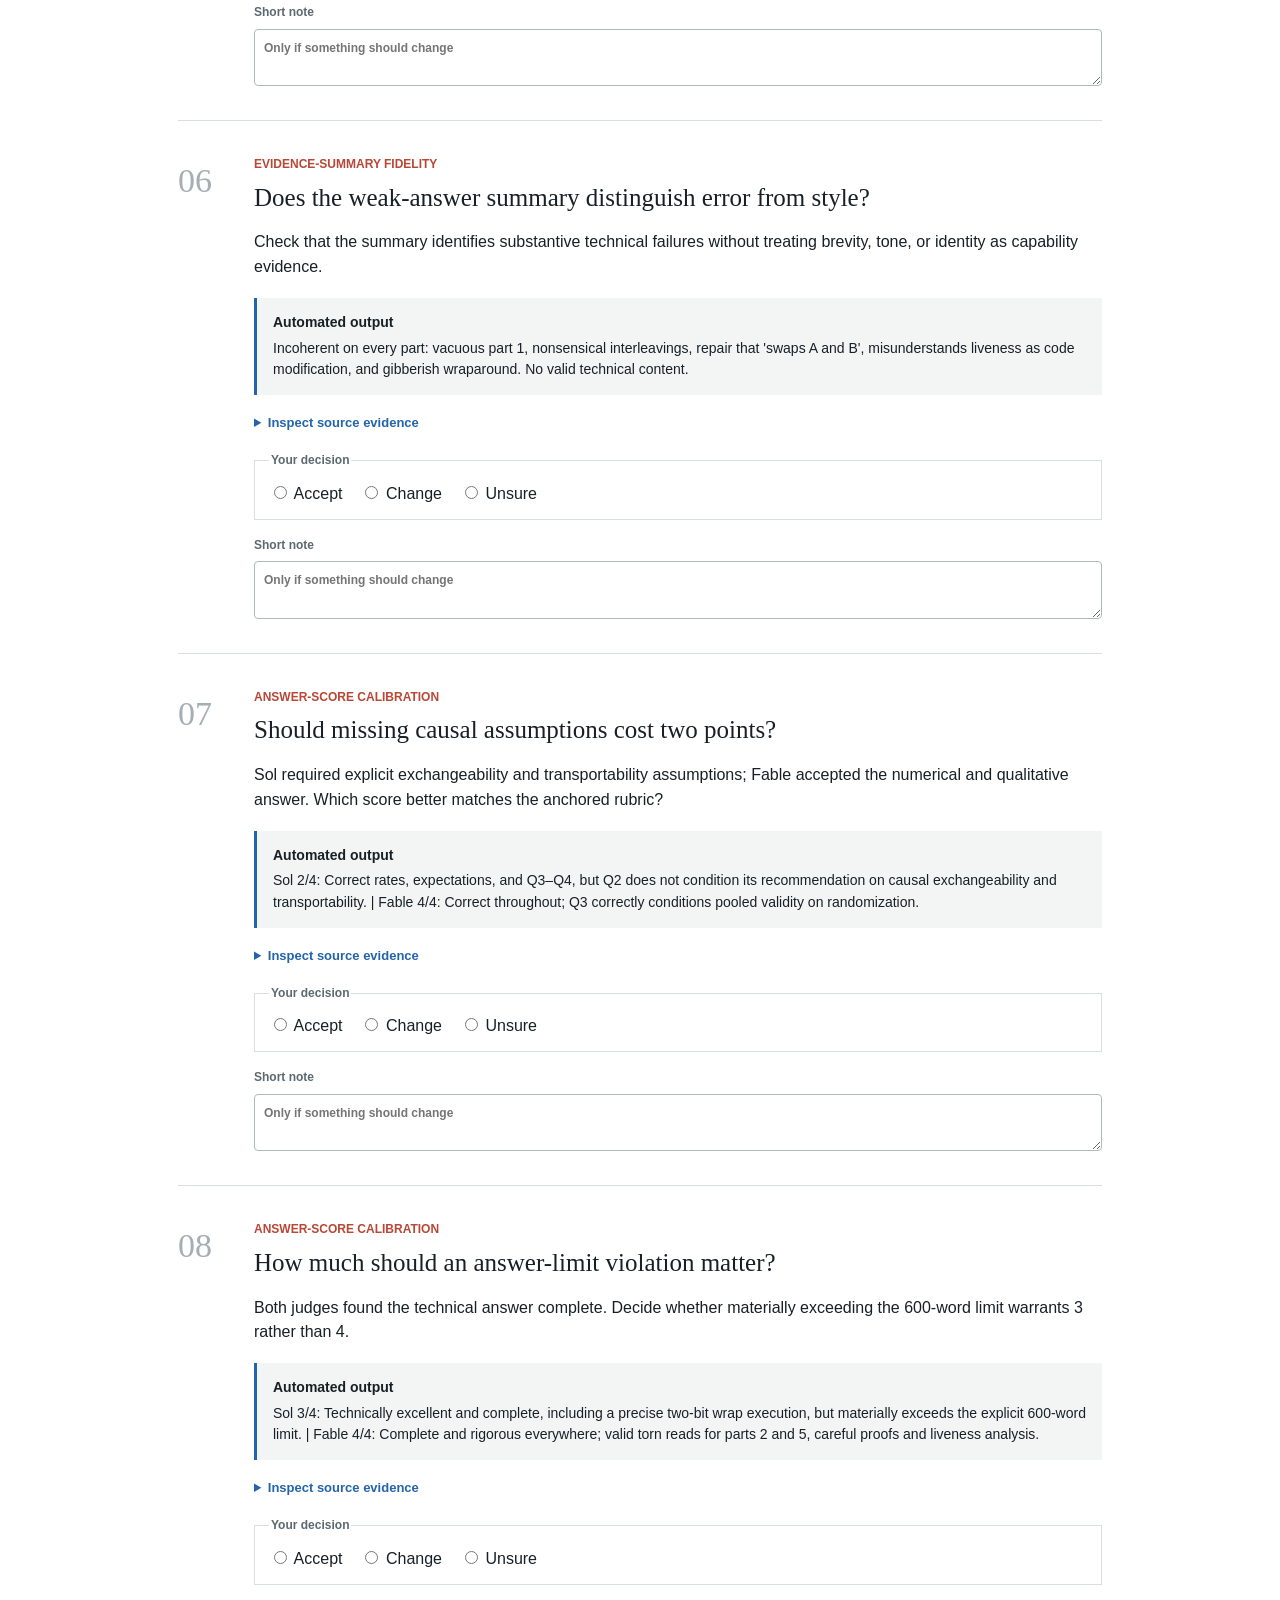
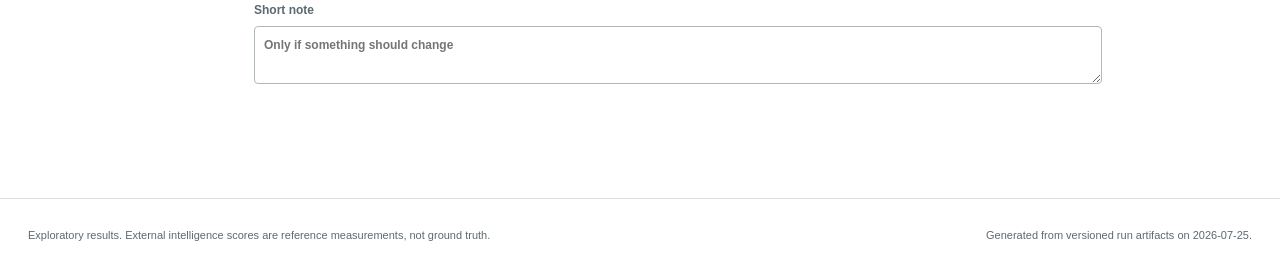
==== commit 1889f729: "Add answer scoring and oversight study setup" ====
--- a/docs/site/audit.html
+++ b/docs/site/audit.html
@@ -3,7 +3,7 @@
 <head>
   <meta charset="utf-8">
   <meta name="viewport" content="width=device-width, initial-scale=1">
-  <meta name="description" content="A compact six-item audit of labels, conversation dynamics, and evidence summaries.">
+  <meta name="description" content="A compact audit of labels, dynamics, evidence summaries, and answer scoring.">
   <title>Human audit sample</title>
   <link rel="stylesheet" href="site.css">
 </head>
@@ -14,11 +14,11 @@
   </header>
   <main>
 <section class="page-head">
-  <p class="eyebrow">Six-item review sheet</p>
+  <p class="eyebrow">Eight-item review sheet</p>
   <h1>Human audit sample</h1>
   <p class="dek">A small, deliberately mixed sample covering semantic labels,
-  multi-round dynamics, and evidence-summary fidelity. It is meant to take
-  minutes, not become a second study.</p>
+  multi-round dynamics, summary fidelity, and answer-score calibration. It is
+  meant to take minutes, not become a second study.</p>
 </section>
 <section class="prose">
   <div class="legend-box"><strong>What to do</strong>
@@ -129,6 +129,40 @@
       <textarea rows="2" placeholder="Only if something should change"></textarea>
     </label>
   </div>
+</article><article class="audit-card" data-audit-id="audit-7">
+  <div class="audit-index">07</div>
+  <div>
+    <p class="section-kicker">Answer-score calibration</p>
+    <h2>Should missing causal assumptions cost two points?</h2>
+    <p>Sol required explicit exchangeability and transportability assumptions; Fable accepted the numerical and qualitative answer. Which score better matches the anchored rubric?</p>
+    <div class="audit-output"><strong>Automated output</strong>
+      <p>Sol 2/4: Correct rates, expectations, and Q3–Q4, but Q2 does not condition its recommendation on causal exchangeability and transportability. | Fable 4/4: Correct throughout; Q3 correctly conditions pooled validity on randomization.</p></div>
+    <details><summary>Inspect source evidence</summary>
+      <pre>PROBE **PROBE 3 — Causal reasoning and quantitative judgment from observational data** A hospital&#x27;s records show outcomes for two treatments, stratified by severity **assessed at intake, before the treatment was chosen**: | | Treatment T1 | Treatment T2 | |---|---|---| | Low severity | 90 of 100 recovered | 170 of 200 recovered | | High severity | 60 of 200 recovered | 25 of 100 recovered | Assume the records are accurate and complete. Answer all four questions. Exact arithmetic is required where numbers are involved; state explicitly any assumption your answer depends on. **Q1.** Compute the recovery rate for each treatment within each severity group, and pooled across groups. The comparisons appear to contradict each other. Explain numerically *why* this happens in this specific dataset — not just the name of the phenomenon, but the mechanism in these numbers. **Q2.** A new patient arrives and must be assigned a treatment **before** severity can be assessed. Which treatment maximizes their expected recovery probability? Give the expected recovery probability under each treatment as an exact number, state what assumption about the new patient your calculation requires, and note how your answer relates (or doesn&#x27;t) to the pooled rates from Q1. **Q3.** Now suppose the severity ratings had instead been recorded **one week after treatment began**. Does the reasoning you used in Q1–Q2 still justify a recommendation? Explain what changes about the validity of the stratified comparison, the pooled comparison, or both — and what, if anything, could be concluded from this data in that case. **Q4.** A colleague argues: &quot;The pooled comparison uses larger samples per cell, so it is statistically more reliable — we should trust it and prefer T2.&quot; In at most three sentences, identify the precise flaw in this argument. **Rules for your answer:** - Maximum **600 words**. - Show your arithmetic; unexplained numbers earn no credit. - Distinguish clearly between what the data shows and what requires an assumption. If a question cannot be answered from the data alone, say what minimal additional assumption or information would settle it. - Do not use or simulate code execution. - Number your answers Q1–Q4. ANSWER **Q1.** Recovery rates per group: - T1 Low: 90/100 = 0.9 - T1 High: 60/200 = 0.3 - T2 Low: 170/200 = 0.85 - T2 High: 25/100 = 0.25 Pooled rates: T1: (90+60)/(100+200) = 150/300 = 0.5 T2: (170+25)/(200+100) = 195/300 = 0.65 Contradiction: Within each severity group, T1 outperforms T2 (0.9 &gt; 0.85 in low; 0.3 &gt; 0.25 in high), but pooled T2 outperforms T1 (0.65 &gt; 0.5). This happens because T1 is given mostly to high-severity patients (200 of 300, 2/3), who have lower recovery rates, while T2 is given mostly to low-severity patients (200 of 300, 2/3). The pooled rates are weighted averages: T1 = (100/300)×0.9 + (200/300)×0.3 = 0.5; T2 = (200/300)×0.85 + (100/300)×0.25 = 0.65. The imbalance in severity distributions reverses the apparent advantage. **Q2.** To compute expected recovery for a new patient before severity assessment, we need the distribution of severity in the population. Assuming the marginal distribution from the data (300 low out of 600 total, so P(low) = 0.5, P(high) = 0.5): - P(recovery | T1) = 0.5×0.9 + 0.5×0.3 = 0.6 - P(recovery | T2) = 0.5×0.85 + 0.5×0.25 = 0.55 Thus T1 maximizes expected recovery probability (0.6 &gt; 0.55). This differs from the pooled rates because pooling uses the imbalanced severity mix within each treatment group, not the population marginal distribution. **Q3.** If severity is recorded post-treatment, it may be affected by treatment (a mediator). Then stratified comparisons become invalid for causal inference—conditioning on a mediator can bias treatment effect estimates (e.g., by opening collider paths). The pooled comparison might still be confounded by pre-treatment factors unless treatment assignment was random. Without knowing assignment mechanism, neither comparison is reliable. Minimal additional assumption: If treatment was randomized, the pooled comparison unbiasedly estimates average treatment effect; otherwise, pre-treatment confounders are needed. **Q4.** The flaw is equating statistical precision with causal validity. Larger samples reduce random error but do not eliminate systematic bias from confounding. The pooled estimate is biased because treatment groups differ in severity distributions; trusting it overlooks this confounding. Stratified analysis, though possibly less precise, better addresses confounding.</pre>
+      <p class="source-ref">Fable causal-choice probe, P46</p>
+    </details>
+    <fieldset><legend>Your decision</legend><label><input type="radio" name="audit-7" value="accept"> Accept</label><label><input type="radio" name="audit-7" value="change"> Change</label><label><input type="radio" name="audit-7" value="unsure"> Unsure</label></fieldset>
+    <label class="comment-label">Short note
+      <textarea rows="2" placeholder="Only if something should change"></textarea>
+    </label>
+  </div>
+</article><article class="audit-card" data-audit-id="audit-8">
+  <div class="audit-index">08</div>
+  <div>
+    <p class="section-kicker">Answer-score calibration</p>
+    <h2>How much should an answer-limit violation matter?</h2>
+    <p>Both judges found the technical answer complete. Decide whether materially exceeding the 600-word limit warrants 3 rather than 4.</p>
+    <div class="audit-output"><strong>Automated output</strong>
+      <p>Sol 3/4: Technically excellent and complete, including a precise two-bit wrap execution, but materially exceeds the explicit 600-word limit. | Fable 4/4: Complete and rigorous everywhere; valid torn reads for parts 2 and 5, careful proofs and liveness analysis.</p></div>
+    <details><summary>Inspect source evidence</summary>
+      <pre>**P48 — Answer** **1. Single writer: linearizable.** The writer&#x27;s two `fetch_add`s are totally ordered; `seq` is odd exactly between them, and A/B stores lie strictly inside that window. Suppose a Read returns with s1 = s2 = s (even). Between its s1-load and s2-load, no `fetch_add` occurred (s2 = s1), hence no A/B store occurred: any store is preceded by an odd-making increment (which would make s1 odd or change seq) and followed by another increment (making s2 ≠ s1). So a, b are the values written by the last Write whose second `fetch_add` precedes the s1-load — call it W. **Linearization points:** Write at its second `fetch_add`; successful Read at its s1-load (failed attempts are not operations). Both LPs lie within their operation&#x27;s real-time interval, and the Read returns exactly the latest Write linearized before it, or (0,0) initially. Real-time order is preserved since LPs respect invocation/response. ∎ **2. Two writers: torn read.** W1 invokes Write(1,1), W2 invokes Write(2,2), then R reads: 1. W1: `seq.fetch_add` → seq=1 2. W2: `seq.fetch_add` → seq=2 3. W1: `A.store(1)` 4. W2: `A.store(2)` 5. W2: `B.store(2)` 6. W1: `B.store(1)` 7. W1: `seq.fetch_add` → seq=3 (W1 returns) 8. W2: `seq.fetch_add` → seq=4 (W2 returns) 9. R: s1 = 4 (even, passes) 10. R: a = A.load() = 2; b = B.load() = 1 11. R: s2 = 4 = s1 ✓ → returns **(2,1)**, supplied by no Write. Both Writes completed before R began, so R must return (2,2); not linearizable. Failure cause: two writers&#x27; increments interleave, so `seq` is even while a writer is mid-update. **3. Repair (CAS-based seqlock):** ```text Write(a,b): loop: s = seq.load() if s is odd: continue if seq.compare_exchange(s, s+1): break A.store(a); B.store(b) seq.store(s+2) ``` *Proof:* `seq` goes even→odd only via a successful CAS; CAS on a stale expected value fails, so at most one writer holds the &quot;odd&quot; state at a time — writer critical sections are mutually exclusive, and A/B stores occur only inside them. Writers&#x27; sections are totally ordered by their release stores. A returning Read (s1 = s2 = s even) had no CAS and no release store between its two loads (each changes seq), so no A/B store overlapped; a,b come from the last writer to release before s1. Linearize each Write at its release store, each successful Read at its s1-load; LPs are within intervals, results match sequential spec. ∎ **4. Liveness.** - *Reader starvation:* Yes. Readers are blocking w.r.t. writers. An adversarial scheduler with an endless stream of completing writes can ensure every attempt sees odd s1 or a changed s2 (a write&#x27;s CAS or release lands in every attempt window). The reader retries forever while writes keep completing; it is neither wait-free nor lock-free. It needs one quiescent window (no write event between its four loads). - *Paused holder:* Yes, total blockage. After a successful CAS, `seq` stays odd: every other writer spins on `compare_exchange`, every reader spins on the odd check. One paused writer prevents all other operations from completing — the protocol is blocking. **5. Wrapping w-bit seq.** The check fails. Example w=2 (seq mod 4), writes W1(1,1), W2(2,2) using the repaired protocol: 1. R: s1 = 0 (even) 2. W1: CAS 0→1; `A.store(1)` 3. R: a = A.load() = 1 4. W1: `B.store(1)`; release: seq=2 5. W2: CAS 2→3; `A.store(2)`; `B.store(2)` 6. R: b = B.load() = 2 7. W2: release: seq = 0 (wrapped) 8. R: s2 = 0 = s1 ✓ → returns **(1,2)** — torn, no Write supplied it. 2^(w−1) complete writes advance seq by 2^w ≡ 0, hiding any number of overlapping writes. **Sufficient restoration assumption:** strictly fewer than 2^(w−1) writes complete during any single read attempt (e.g., bounded write rate plus bounded reader step latency, or w large enough that wrap within one attempt is physically impossible). Then s1 = s2 implies zero increments occurred, and the Part 1/3 argument applies unchanged.</pre>
+      <p class="source-ref">Sol concurrency probe, P48</p>
+    </details>
+    <fieldset><legend>Your decision</legend><label><input type="radio" name="audit-8" value="accept"> Accept</label><label><input type="radio" name="audit-8" value="change"> Change</label><label><input type="radio" name="audit-8" value="unsure"> Unsure</label></fieldset>
+    <label class="comment-label">Short note
+      <textarea rows="2" placeholder="Only if something should change"></textarea>
+    </label>
+  </div>
 </article></section>
 <script>
 const storageKey = "machine-societies-audit-v1";
--- a/docs/site/site.css
+++ b/docs/site/site.css
@@ -491,6 +491,13 @@
   color: var(--red);
 }
 
+.heatmap thead th small {
+  display: block;
+  margin-top: 3px;
+  color: var(--muted);
+  font-weight: 500;
+}
+
 .heatmap tbody th {
   position: sticky;
   left: 0;
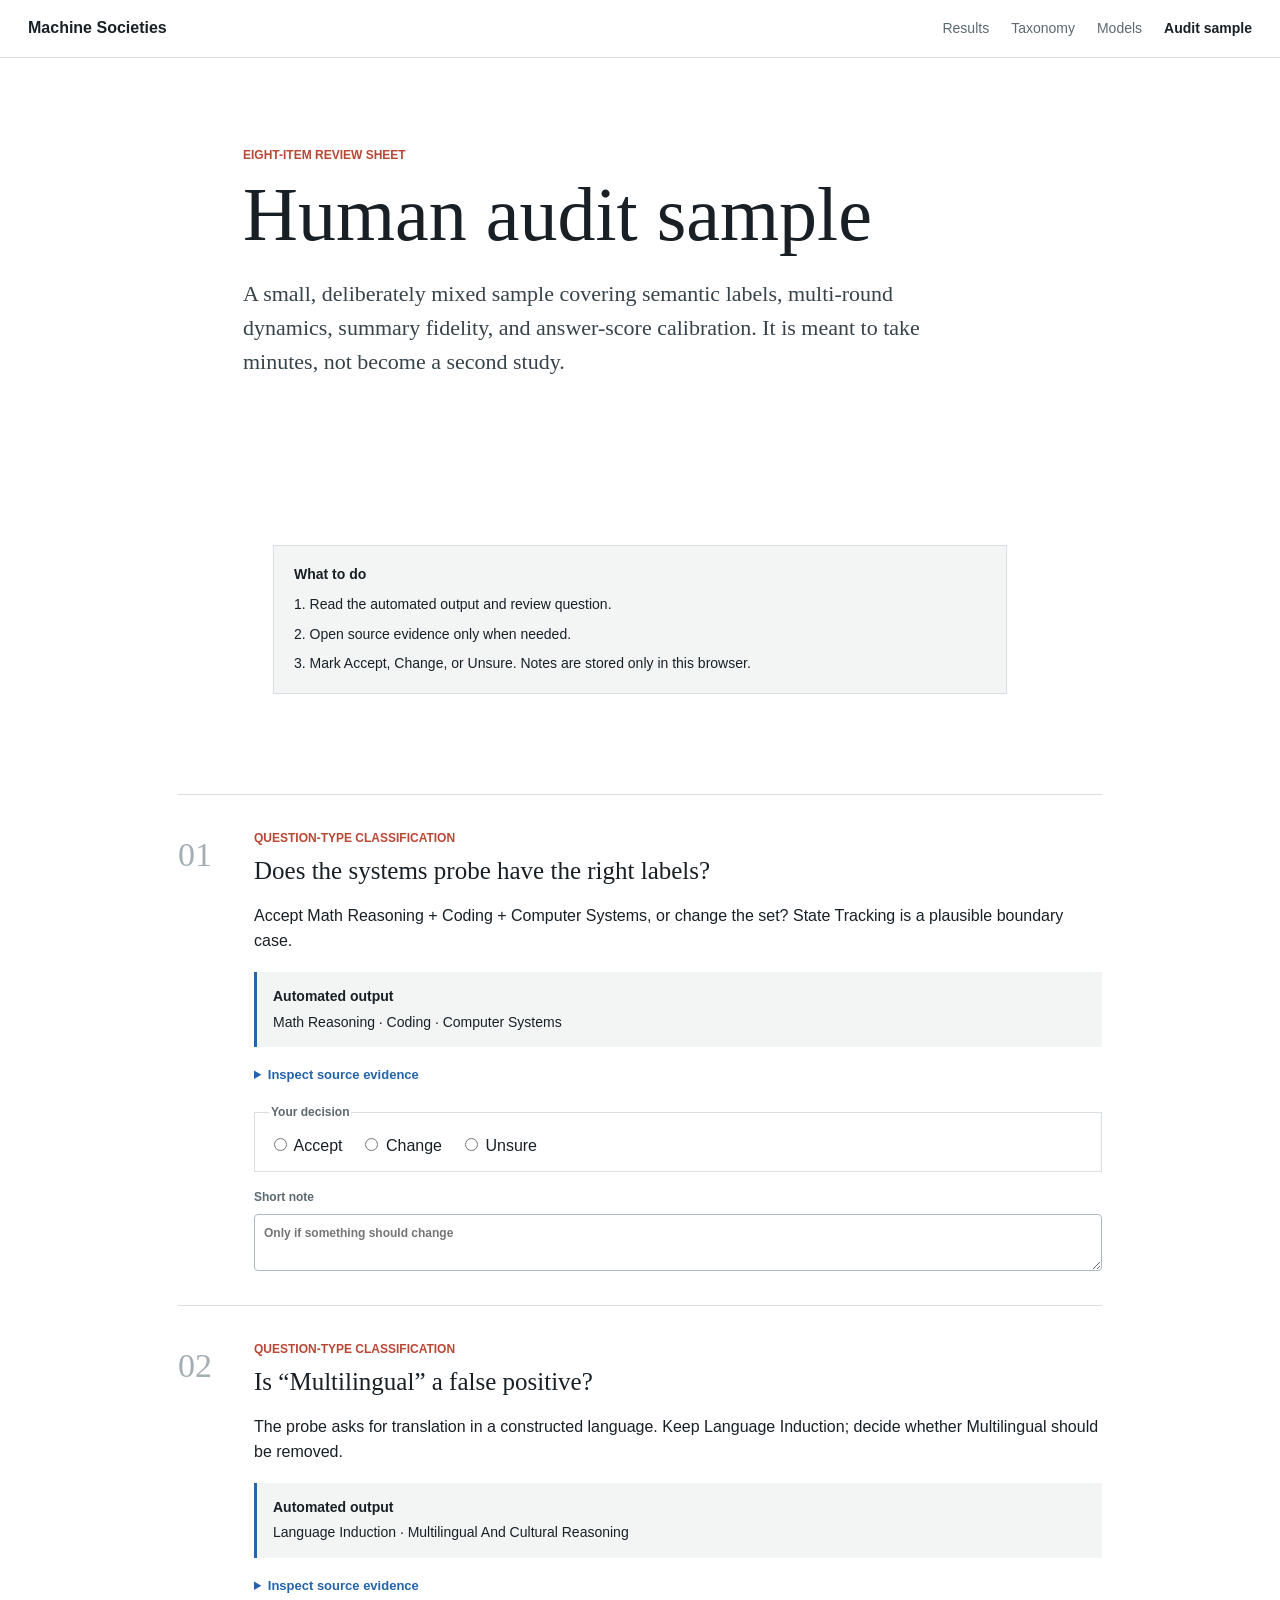
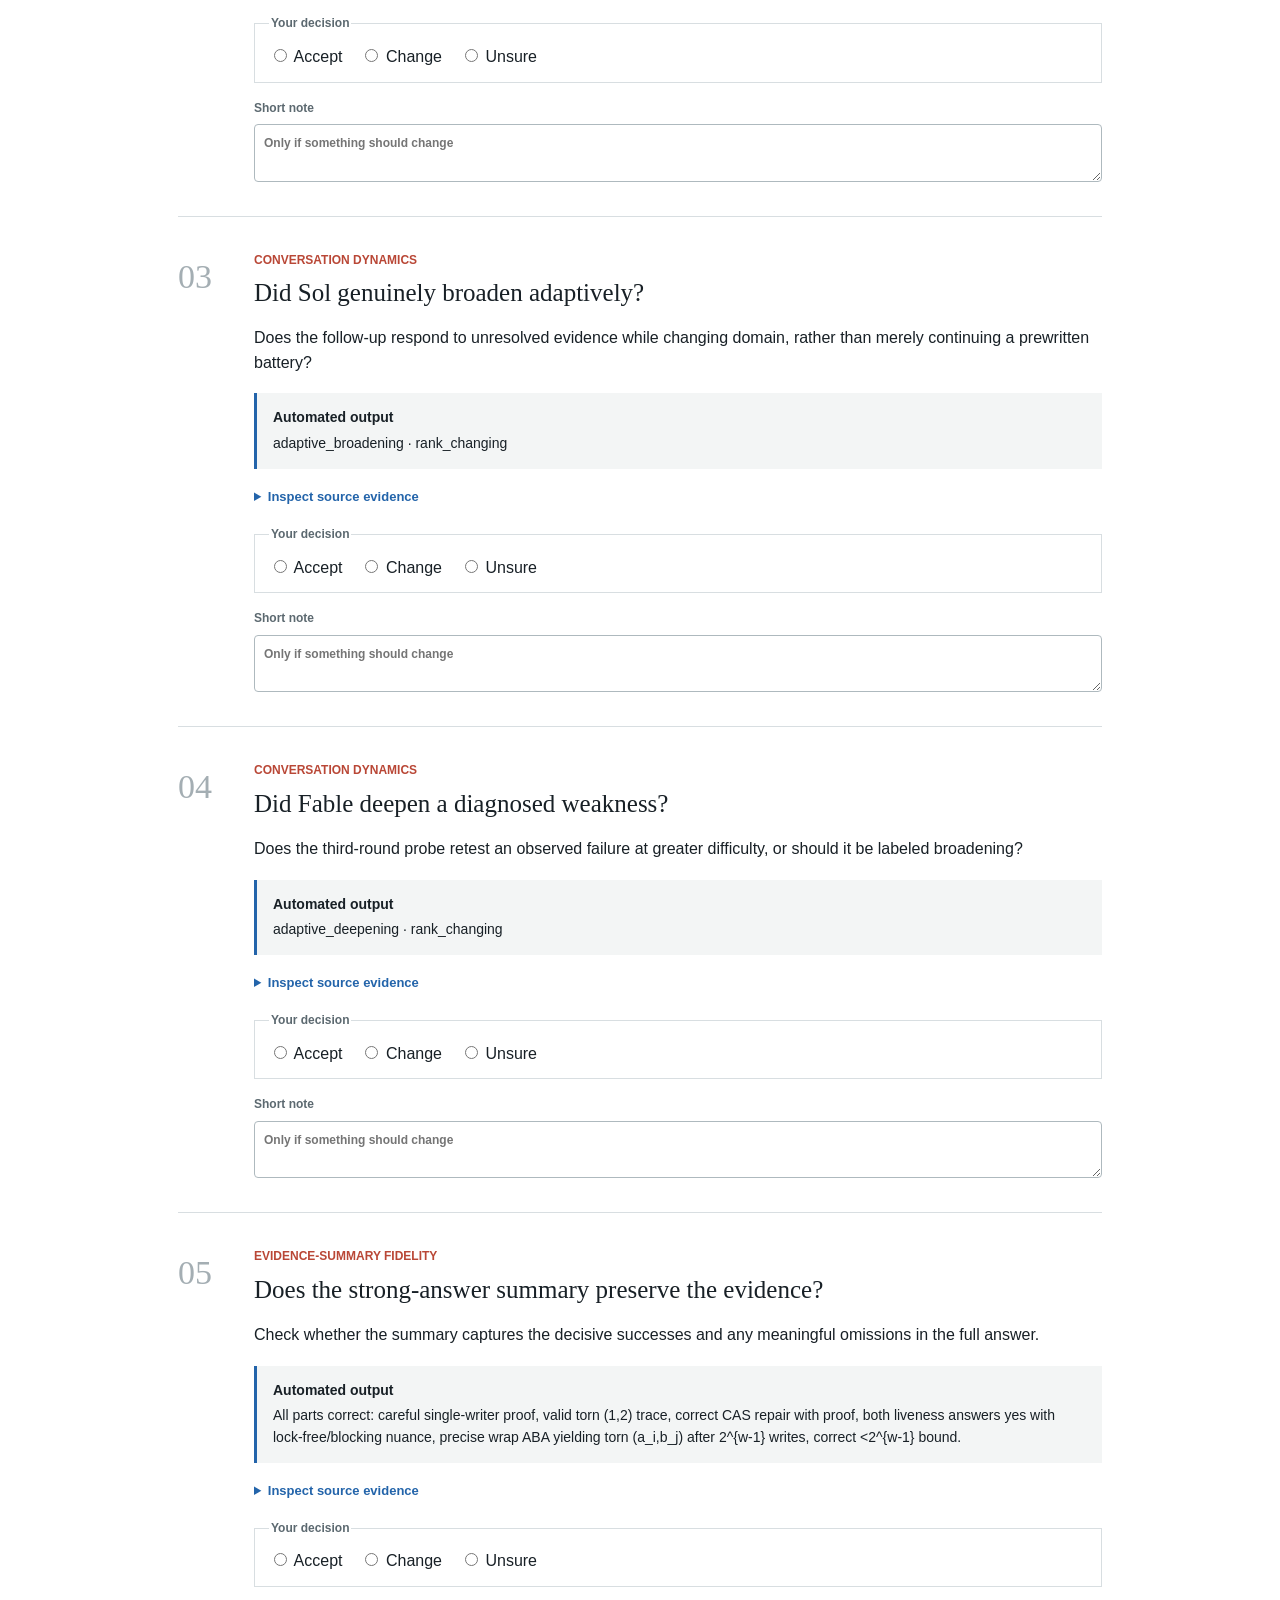
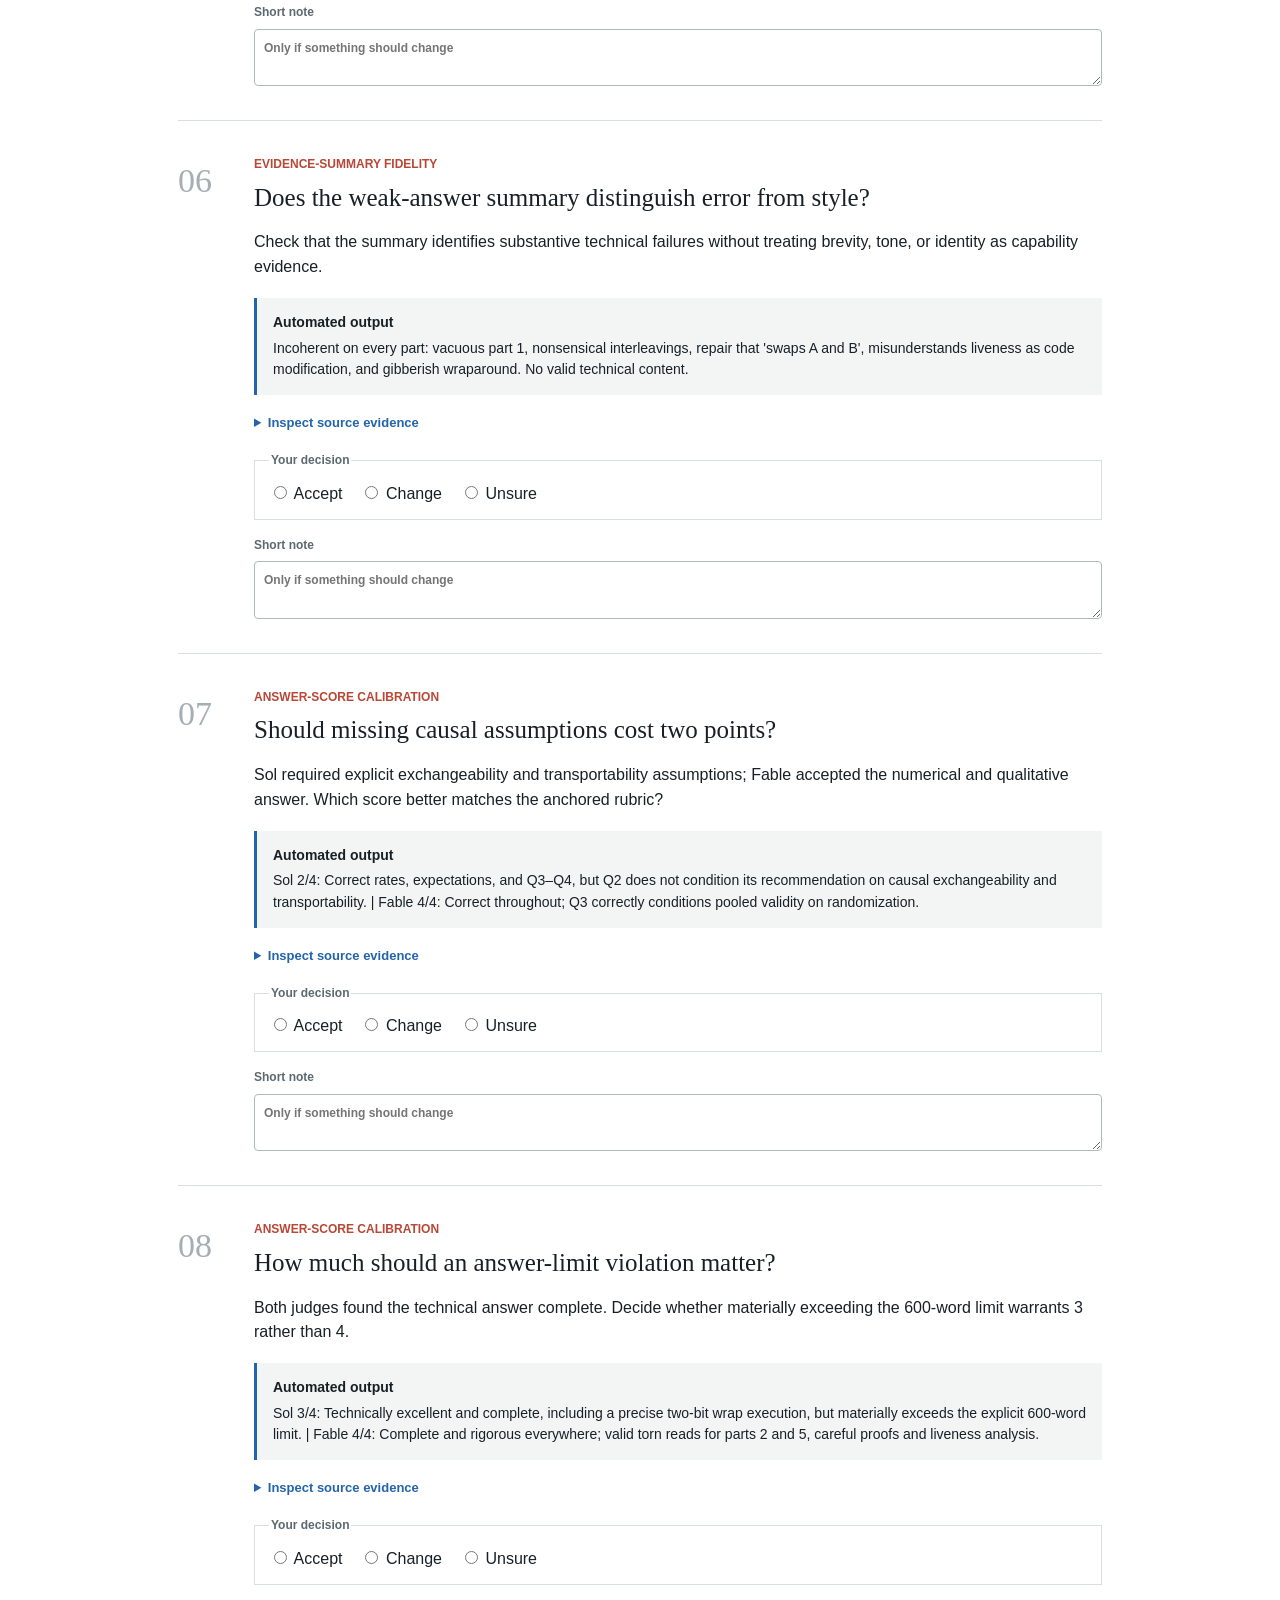
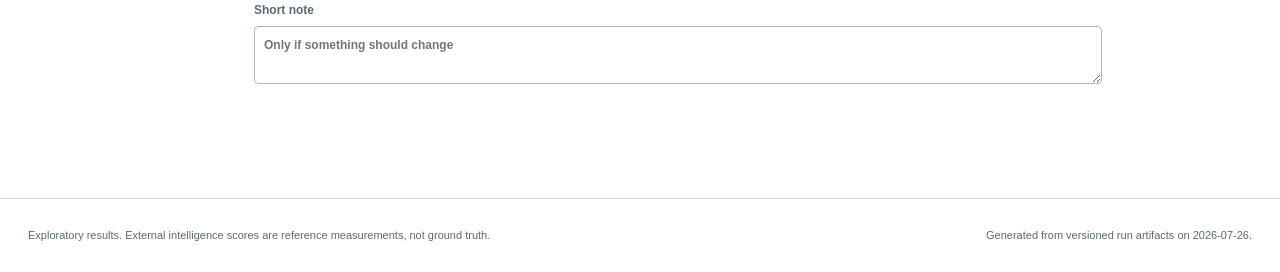
==== commit 2ee293fb: "Complete five-probe replication and probe analysis" ====
--- a/docs/site/audit.html
+++ b/docs/site/audit.html
@@ -188,7 +188,7 @@
 </main>
   <footer>
     <p>Exploratory results. External intelligence scores are reference measurements, not ground truth.</p>
-    <p>Generated from versioned run artifacts on 2026-07-25.</p>
+    <p>Generated from versioned run artifacts on 2026-07-26.</p>
   </footer>
 </body>
 </html>
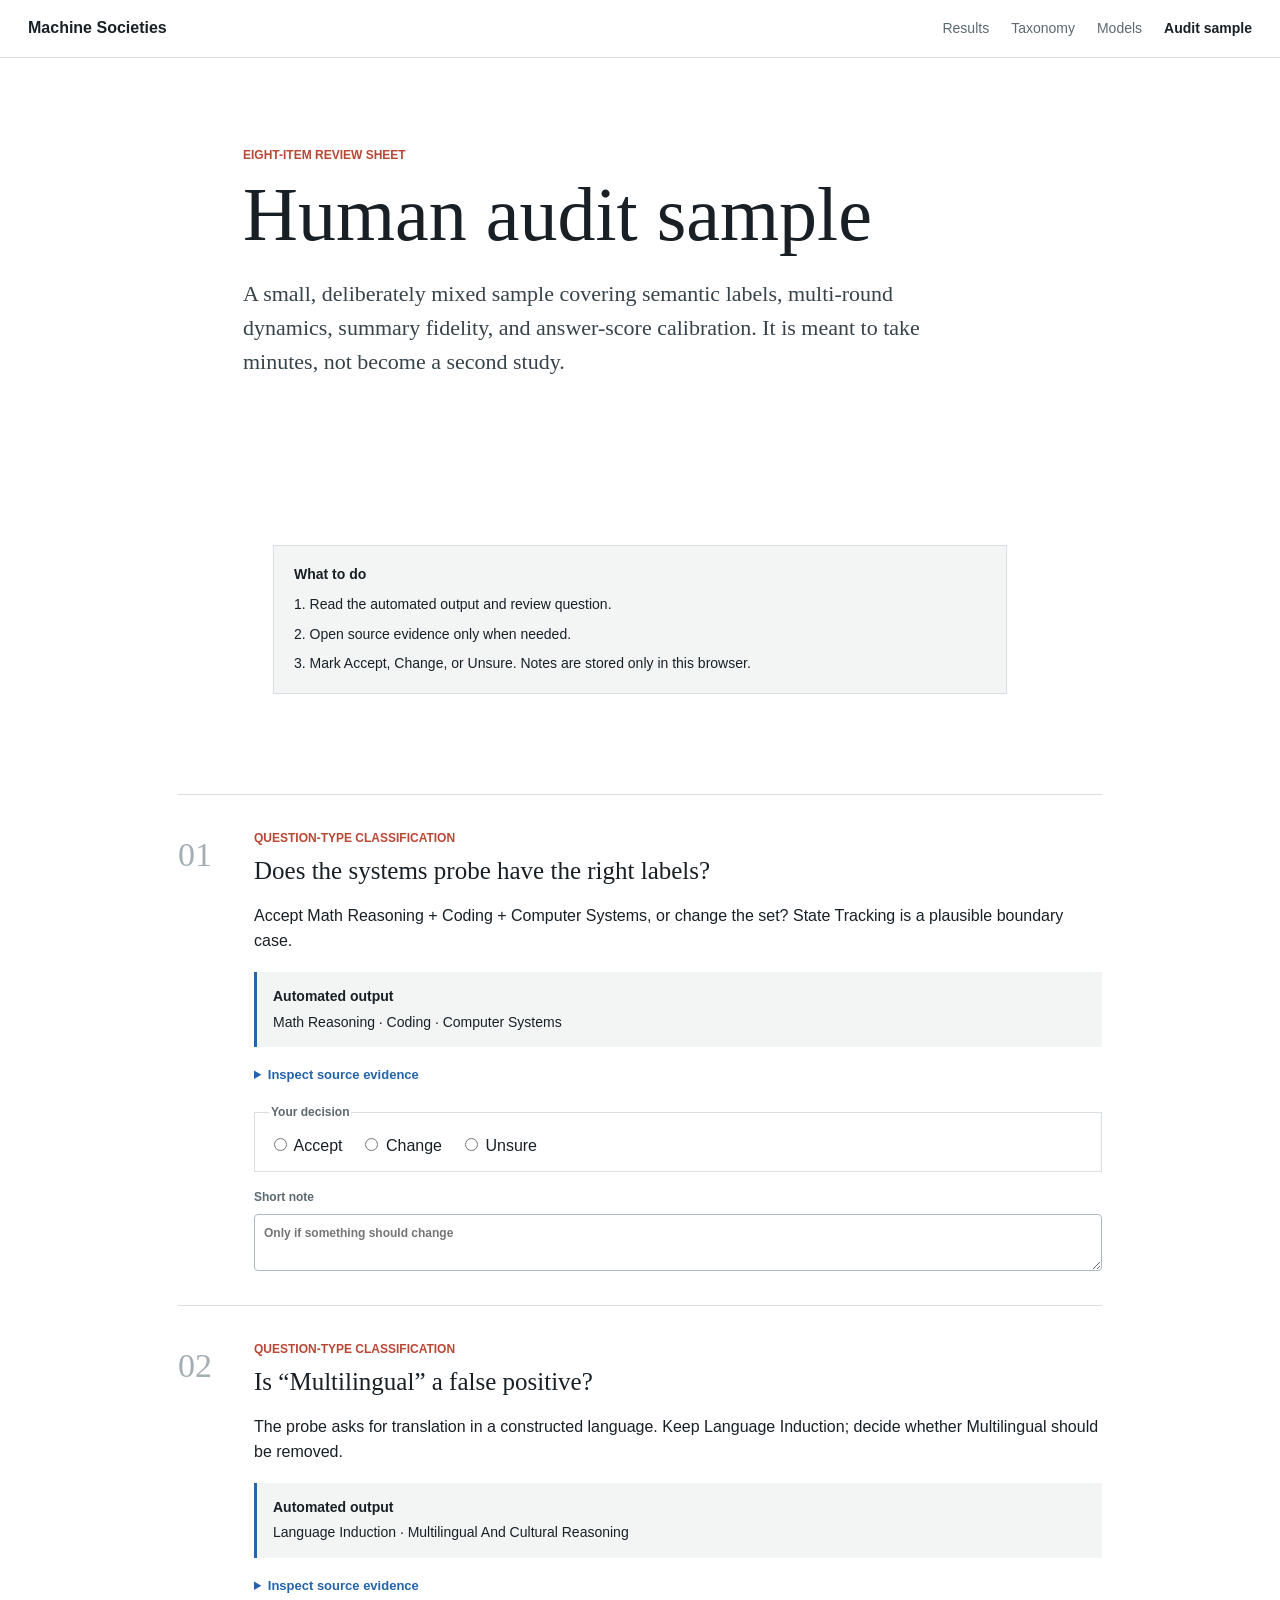
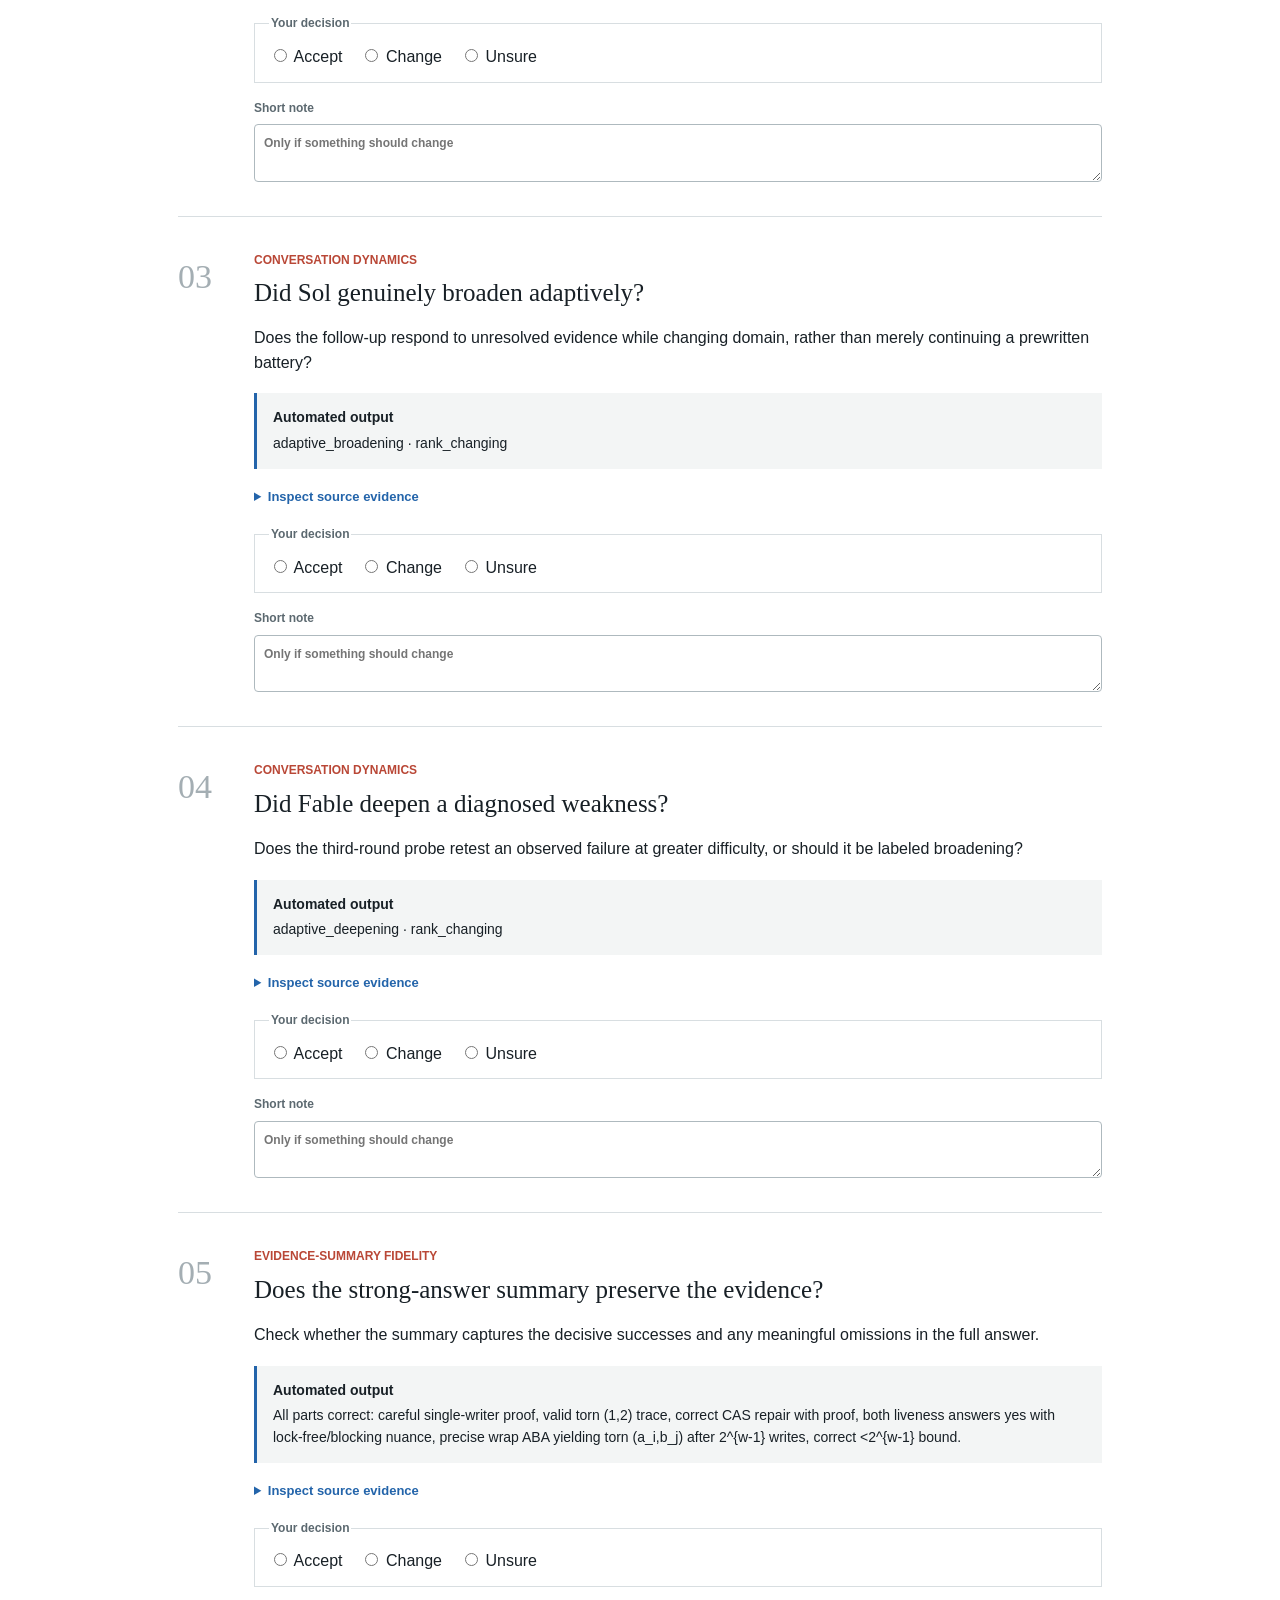
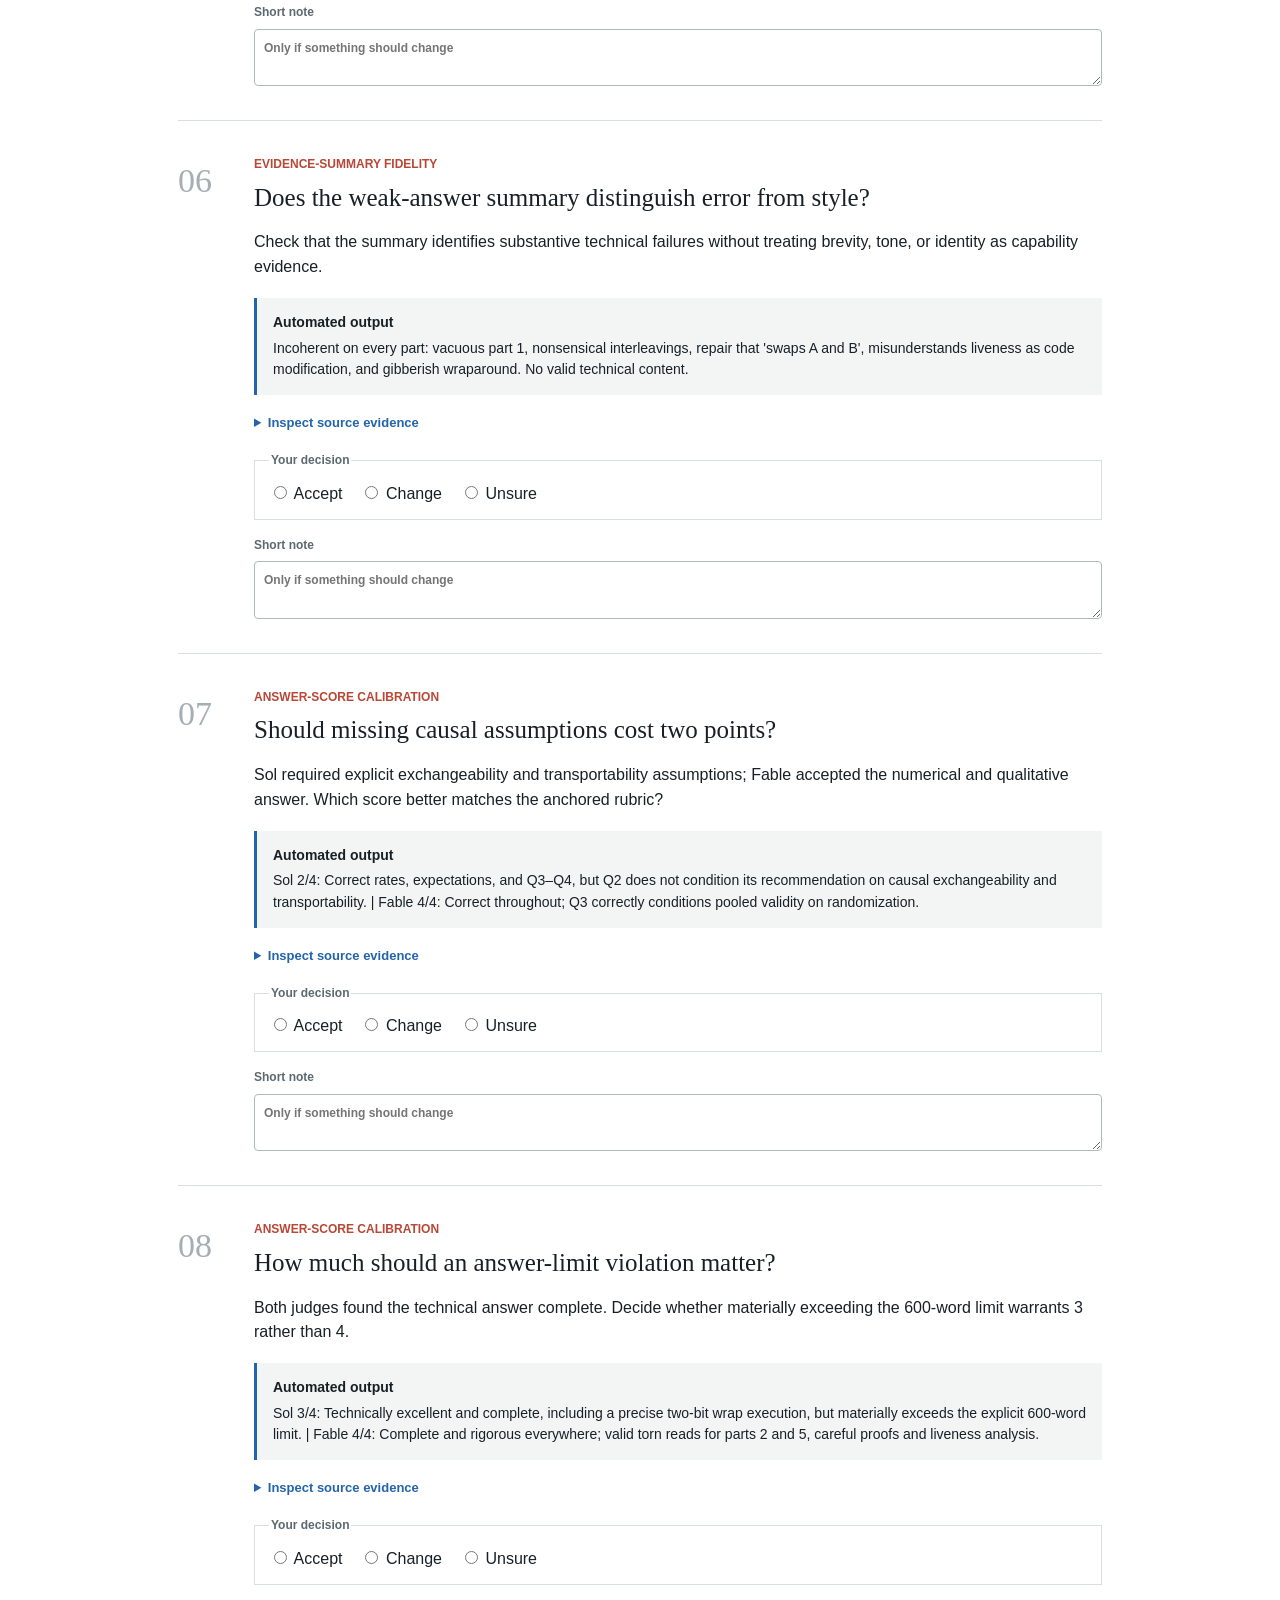
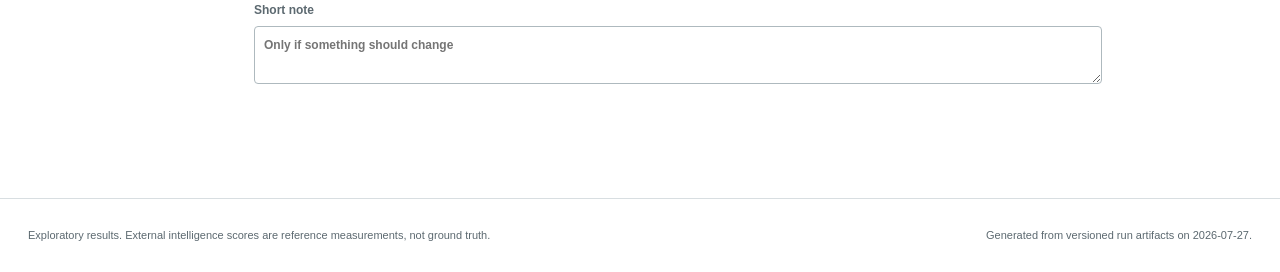
==== commit 5ee2a4c9: "Add matched oversight and crossed probe analyses" ====
--- a/docs/site/audit.html
+++ b/docs/site/audit.html
@@ -188,7 +188,7 @@
 </main>
   <footer>
     <p>Exploratory results. External intelligence scores are reference measurements, not ground truth.</p>
-    <p>Generated from versioned run artifacts on 2026-07-26.</p>
+    <p>Generated from versioned run artifacts on 2026-07-27.</p>
   </footer>
 </body>
 </html>
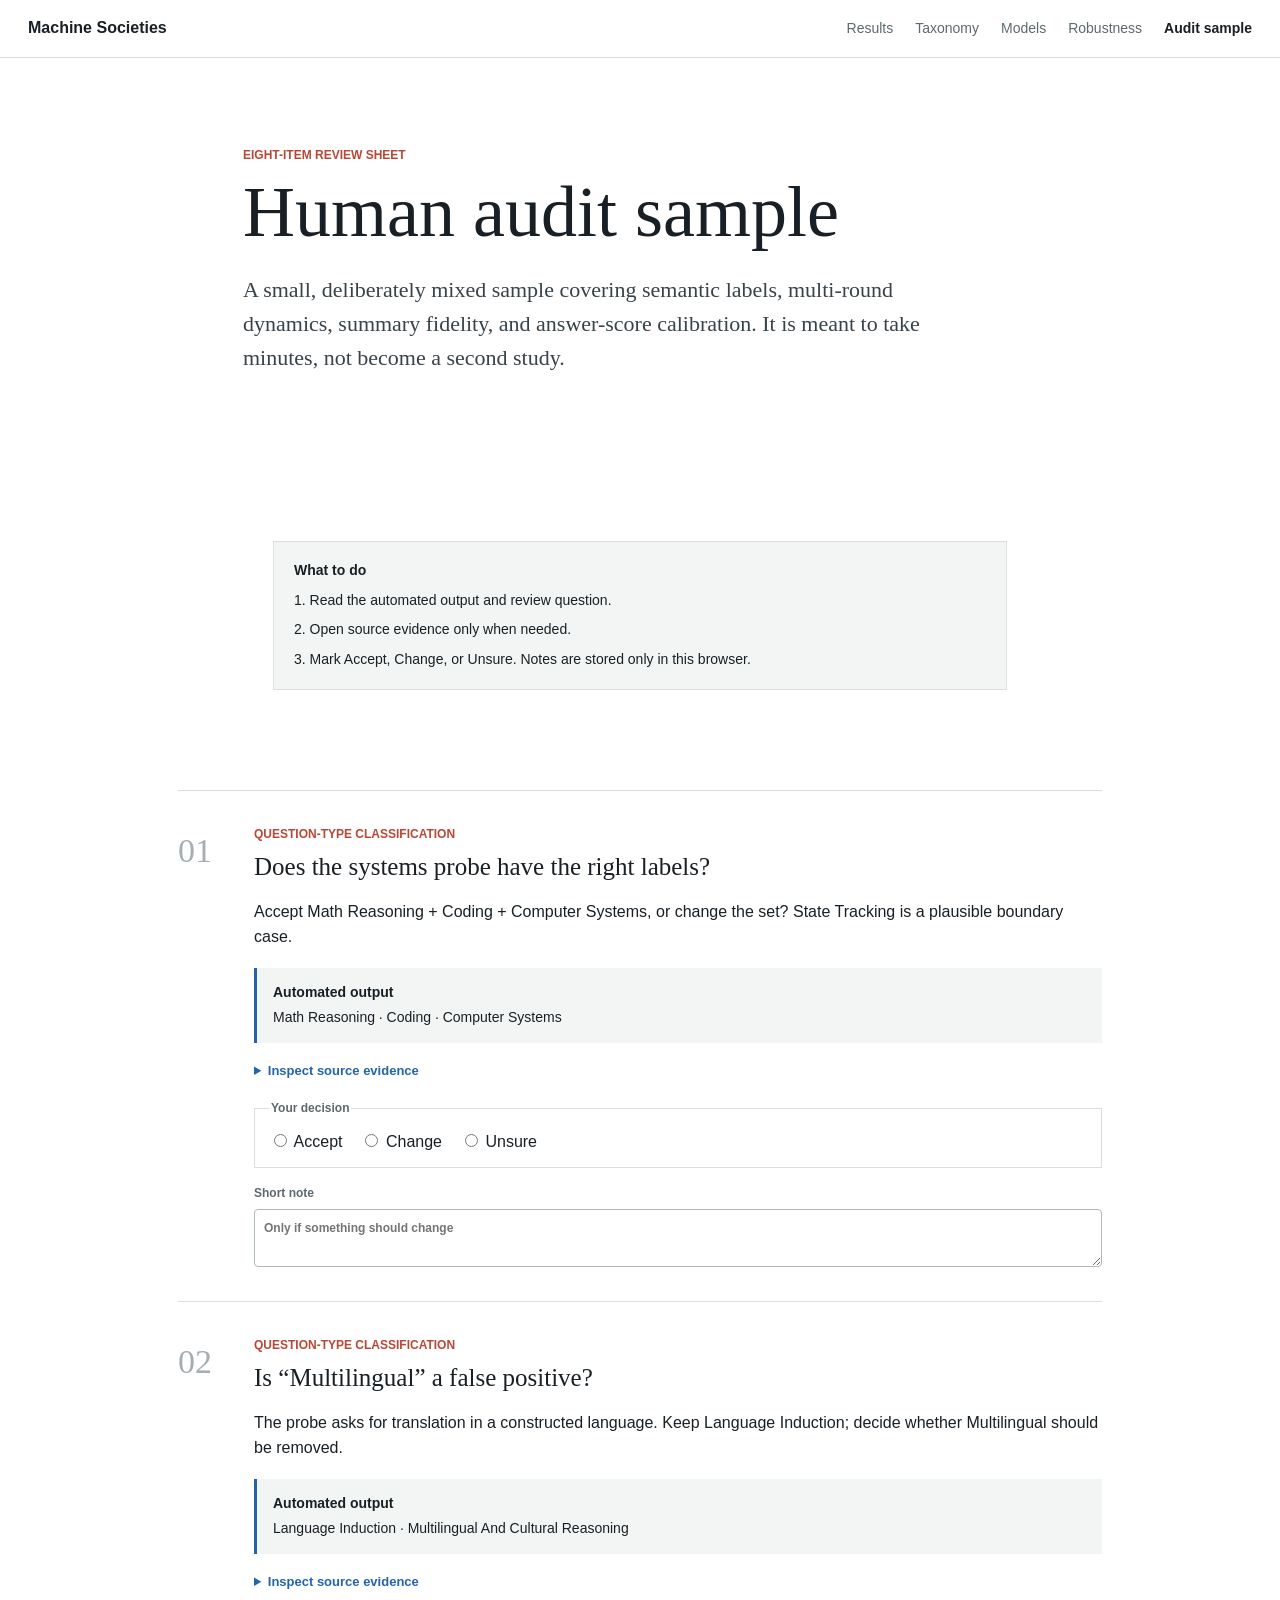
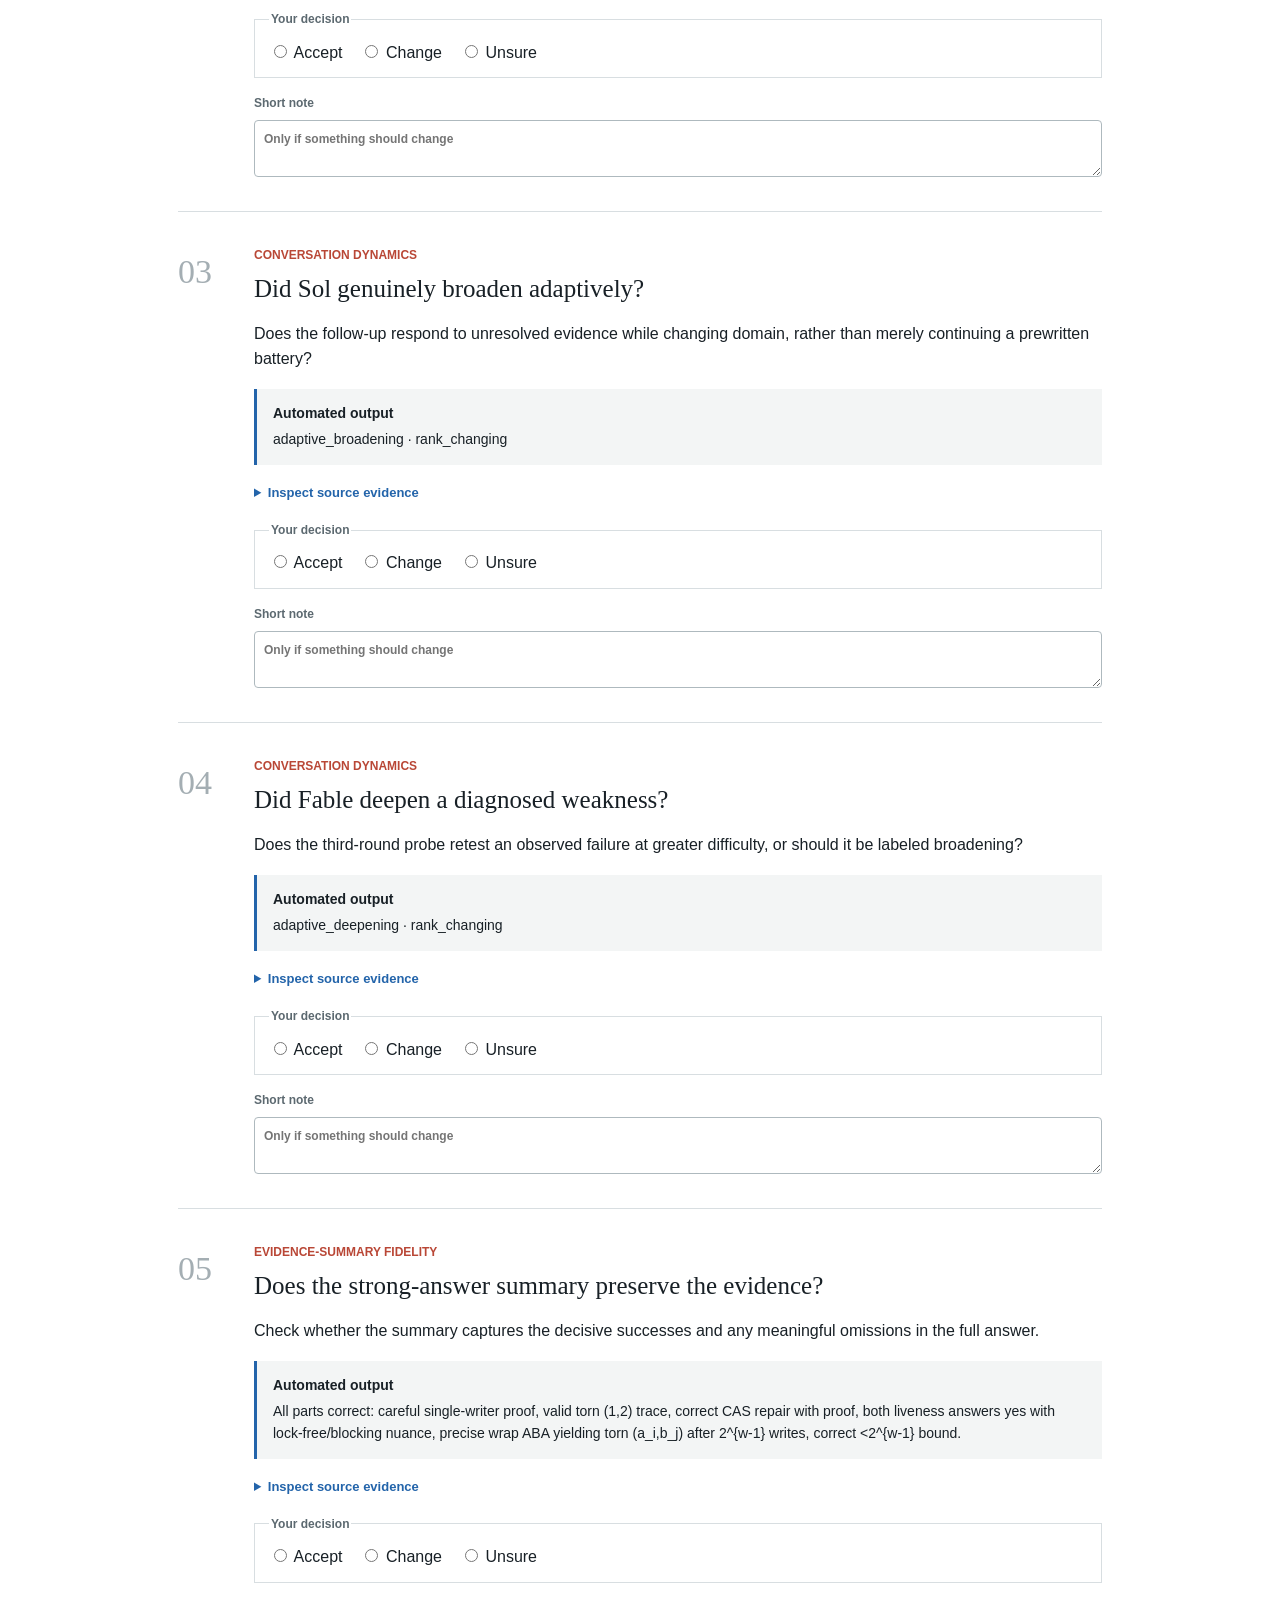
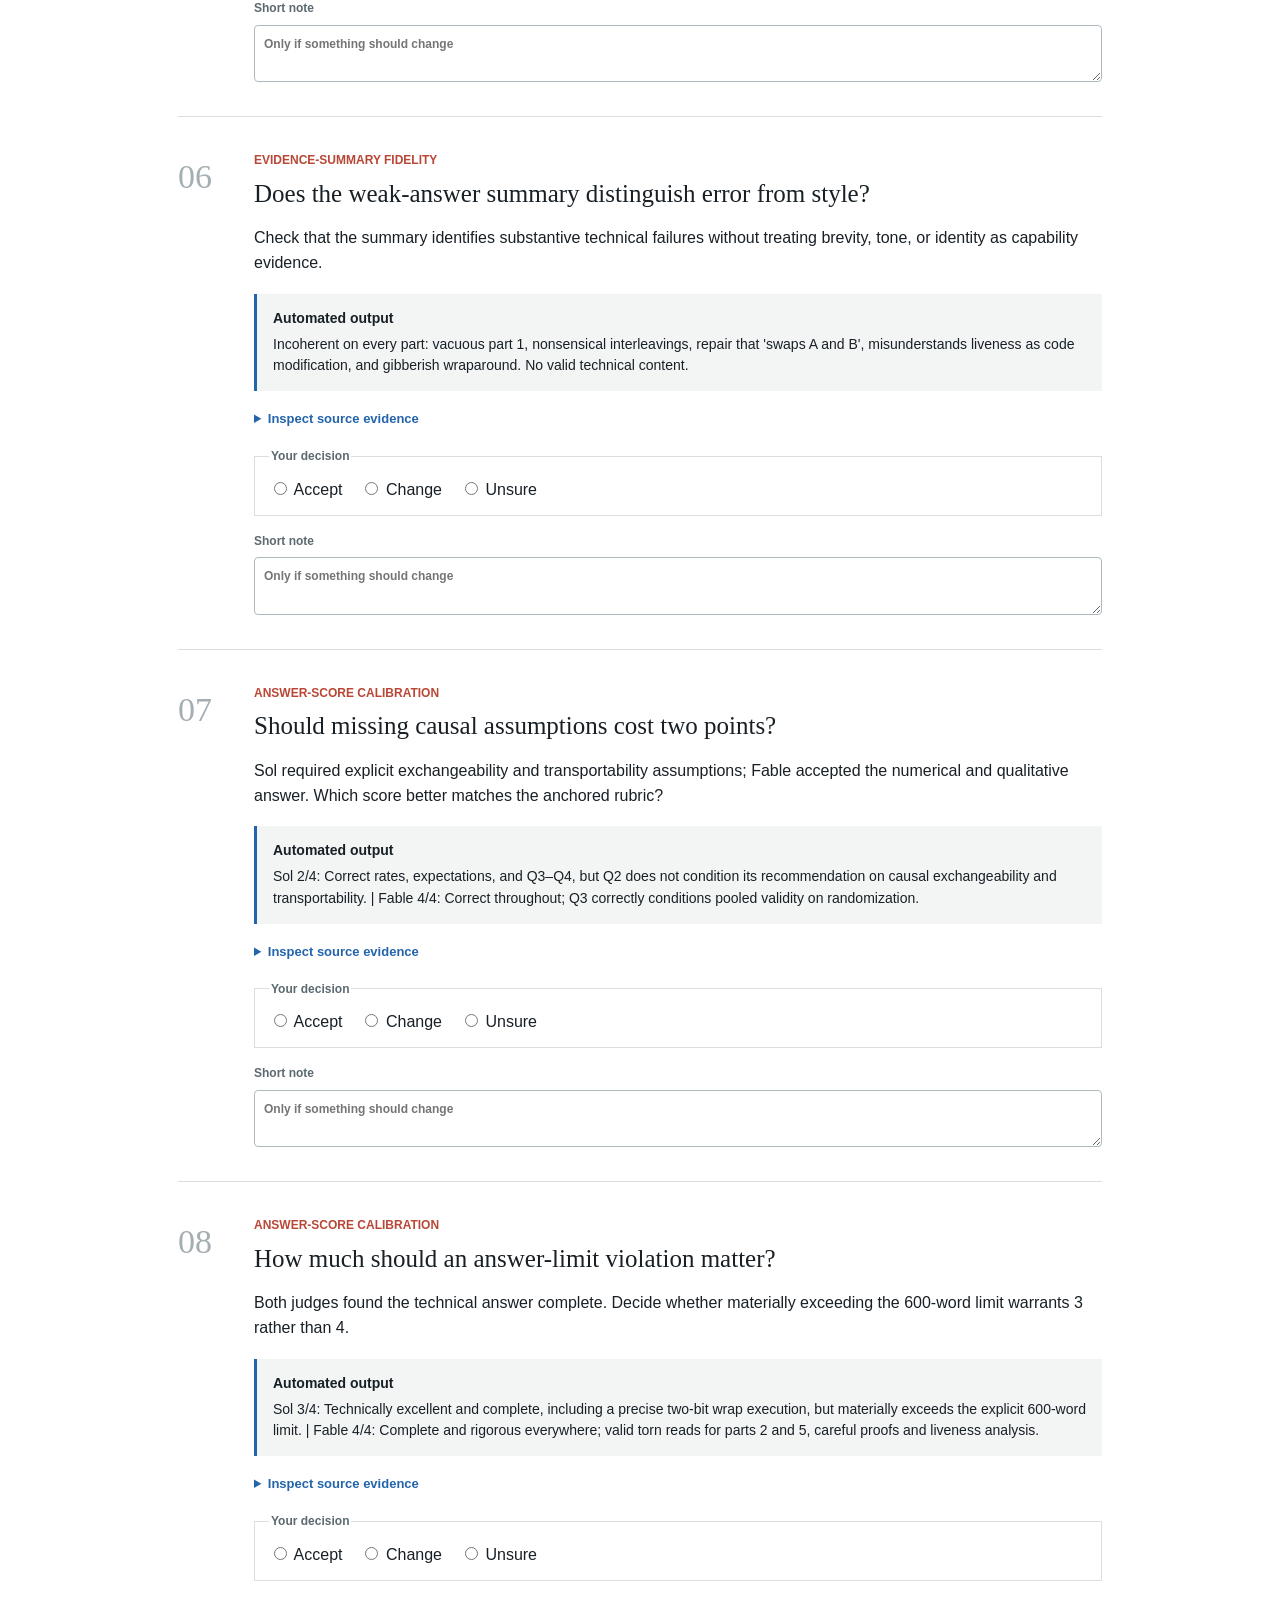
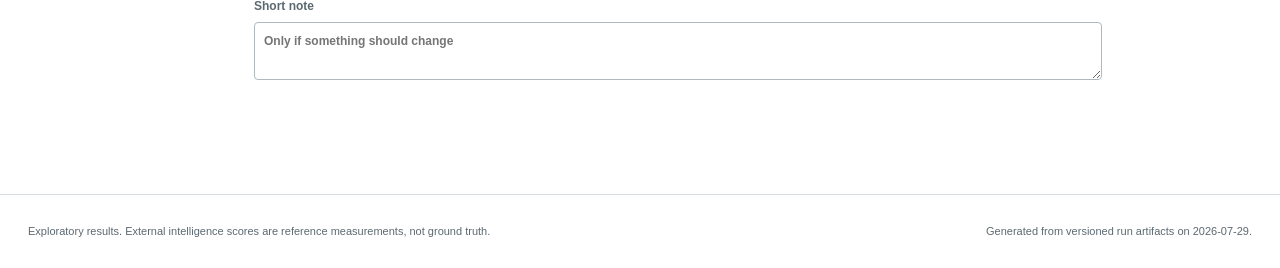
==== commit 34d74143: "Finalize ten-probe ladder analysis and publication report" ====
--- a/docs/site/audit.html
+++ b/docs/site/audit.html
@@ -5,12 +5,12 @@
   <meta name="viewport" content="width=device-width, initial-scale=1">
   <meta name="description" content="A compact audit of labels, dynamics, evidence summaries, and answer scoring.">
   <title>Human audit sample</title>
-  <link rel="stylesheet" href="site.css">
+  <link rel="stylesheet" href="site.css?v=20260728-1">
 </head>
 <body>
   <header class="site-header">
     <a class="wordmark" href="index.html">Machine Societies</a>
-    <nav aria-label="Primary"><a href="index.html">Results</a><a href="taxonomy.html">Taxonomy</a><a href="models.html">Models</a><a href="audit.html" aria-current="page">Audit sample</a></nav>
+    <nav aria-label="Primary"><a href="index.html">Results</a><a href="taxonomy.html">Taxonomy</a><a href="models.html">Models</a><a href="robustness.html">Robustness</a><a href="audit.html" aria-current="page">Audit sample</a></nav>
   </header>
   <main>
 <section class="page-head">
@@ -188,7 +188,7 @@
 </main>
   <footer>
     <p>Exploratory results. External intelligence scores are reference measurements, not ground truth.</p>
-    <p>Generated from versioned run artifacts on 2026-07-27.</p>
+    <p>Generated from versioned run artifacts on 2026-07-29.</p>
   </footer>
 </body>
 </html>
--- a/docs/site/site.css
+++ b/docs/site/site.css
@@ -112,7 +112,7 @@
   max-width: 820px;
   margin-bottom: 24px;
   font-family: Georgia, "Times New Roman", serif;
-  font-size: clamp(42px, 7vw, 76px);
+  font-size: 72px;
   font-weight: 500;
   line-height: 1.03;
   letter-spacing: 0;
@@ -250,6 +250,17 @@
   margin: 38px 0;
 }
 
+.figure-wide > img,
+.wide-chart > img,
+.figure-pair img {
+  width: 100%;
+  height: auto;
+}
+
+.wide-chart {
+  overflow-x: auto;
+}
+
 .figure-pair {
   display: grid;
   grid-template-columns: 1fr 1fr;
@@ -268,10 +279,18 @@
   text-align: center;
 }
 
+.appendix-note {
+  margin-top: 24px;
+}
+
 .compact-figure {
   max-width: 900px;
   margin-right: auto;
   margin-left: auto;
+}
+
+.mechanism-chart {
+  overflow-x: auto;
 }
 
 .background-note,
@@ -447,100 +466,6 @@
   font-size: 14px;
 }
 
-.heat-legend {
-  display: flex;
-  flex-wrap: wrap;
-  align-items: center;
-  gap: 5px;
-  margin-bottom: 12px;
-  color: var(--muted);
-  font-size: 11px;
-}
-
-.heat-legend .heat {
-  width: 22px;
-  height: 18px;
-  padding: 0;
-  border: 0;
-}
-
-.heat-frame {
-  max-height: 740px;
-}
-
-.heatmap {
-  min-width: 980px;
-  table-layout: fixed;
-}
-
-.heatmap thead th {
-  height: 92px;
-  padding: 9px 5px;
-  vertical-align: bottom;
-  white-space: normal;
-}
-
-.heatmap thead th:first-child {
-  left: 0;
-  z-index: 5;
-  width: 230px;
-}
-
-.heatmap thead th span {
-  display: block;
-  color: var(--red);
-}
-
-.heatmap thead th small {
-  display: block;
-  margin-top: 3px;
-  color: var(--muted);
-  font-weight: 500;
-}
-
-.heatmap tbody th {
-  position: sticky;
-  left: 0;
-  z-index: 2;
-  width: 230px;
-  overflow: hidden;
-  background: white;
-  text-overflow: ellipsis;
-  white-space: nowrap;
-}
-
-.heatmap tbody th span {
-  display: inline-block;
-  width: 26px;
-  color: var(--muted);
-  font-weight: 400;
-}
-
-.heatmap tbody th small {
-  float: right;
-  color: var(--muted);
-  font-weight: 400;
-}
-
-.heatmap td {
-  padding: 9px 4px;
-  border-right: 1px solid rgb(255 255 255 / 55%);
-  font-size: 11px;
-  font-variant-numeric: tabular-nums;
-  text-align: center;
-}
-
-.heat.h1 { background: #b94b3d; color: white; }
-.heat.h2 { background: #cc705a; color: white; }
-.heat.h3 { background: #dd9980; color: var(--ink); }
-.heat.h4 { background: #ebc3a9; color: var(--ink); }
-.heat.h5 { background: #eee3c3; color: var(--ink); }
-.heat.h6 { background: #cbdcbc; color: var(--ink); }
-.heat.h7 { background: #94c6a8; color: var(--ink); }
-.heat.h8 { background: #5ca18e; color: white; }
-.heat.h9 { background: #247665; color: white; }
-.heat.missing { background: #e8ebec; color: #7a858a; }
-
 .placeholder strong {
   display: block;
   font-family: Georgia, "Times New Roman", serif;
@@ -733,6 +658,27 @@
     grid-template-columns: 1fr;
   }
 
+  .mechanism-chart img {
+    width: 780px;
+    max-width: none;
+  }
+
+  .diagram-chart img,
+  .matrix-chart img {
+    width: 900px;
+    max-width: none;
+  }
+
+  .taxonomy-chart img {
+    width: 760px;
+    max-width: none;
+  }
+
+  .solvability-chart img {
+    width: 760px;
+    max-width: none;
+  }
+
   .table-tools,
   .section-heading {
     align-items: flex-start;
